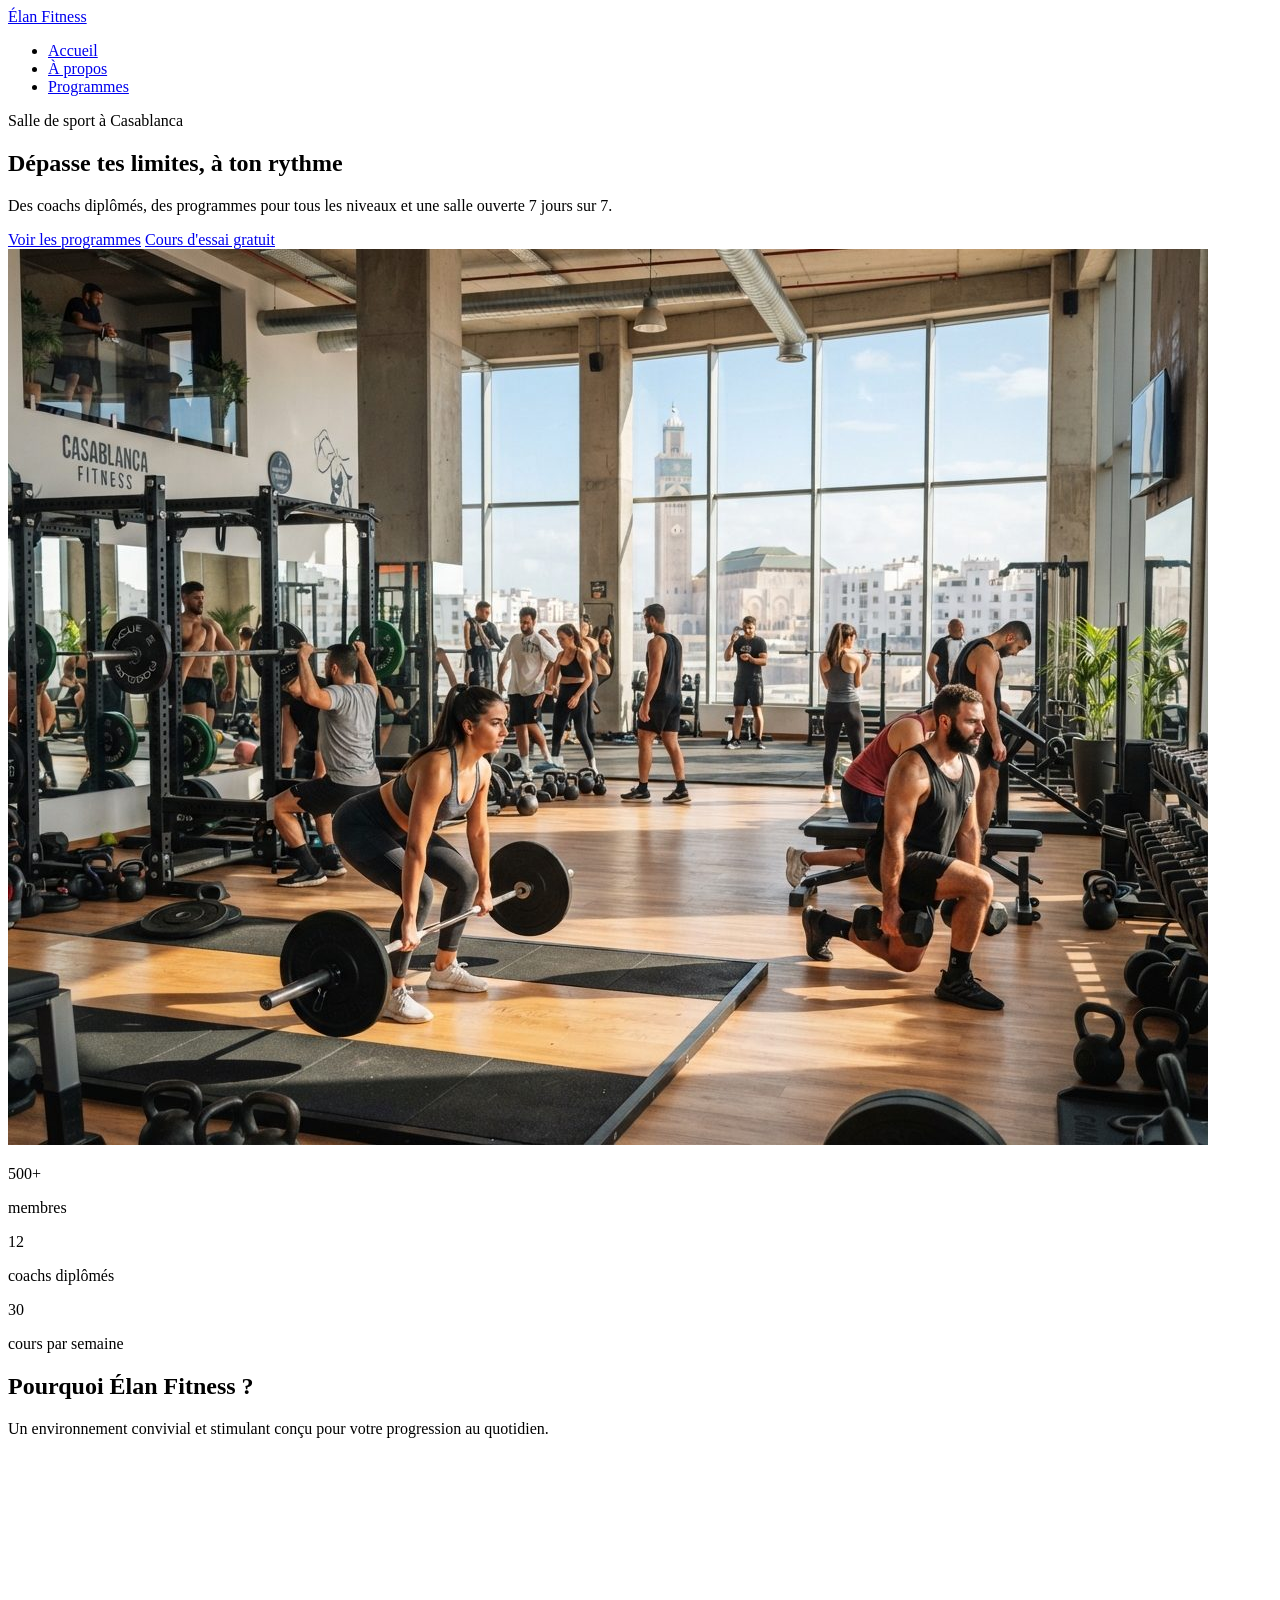
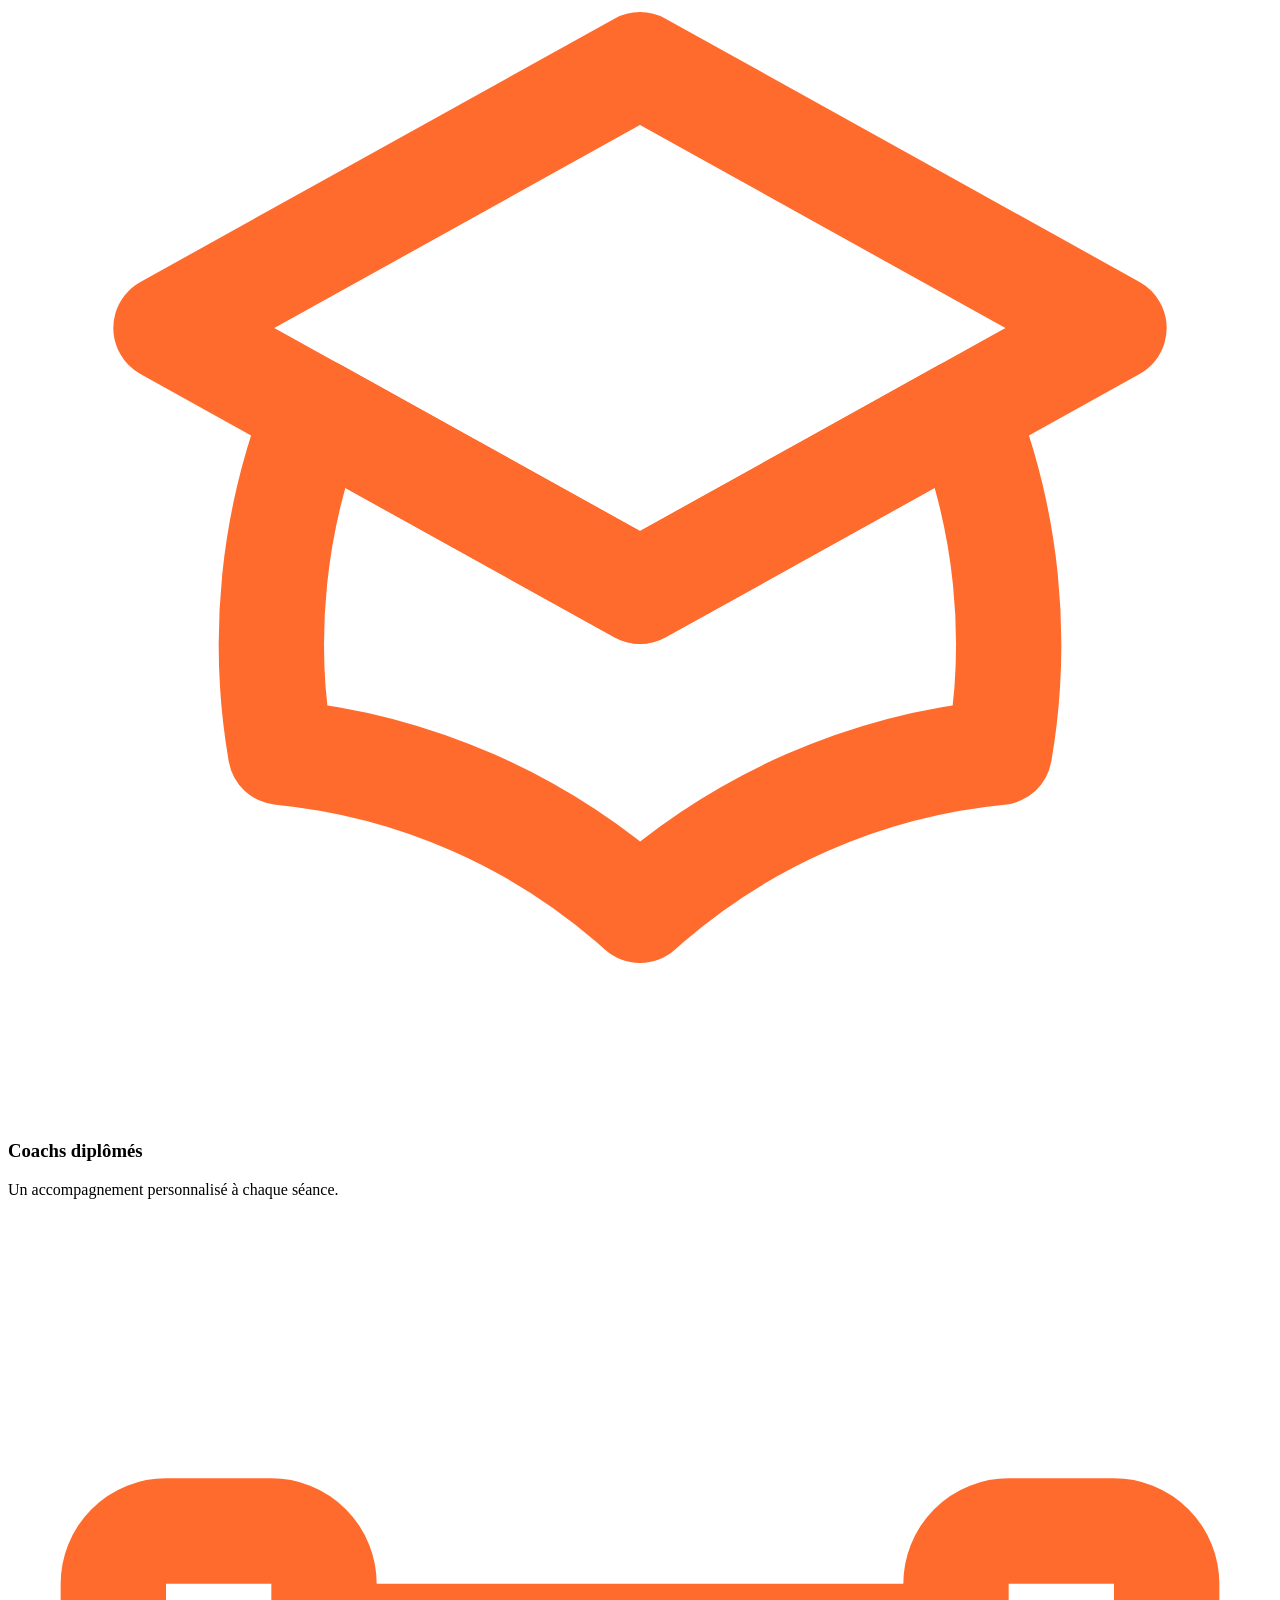
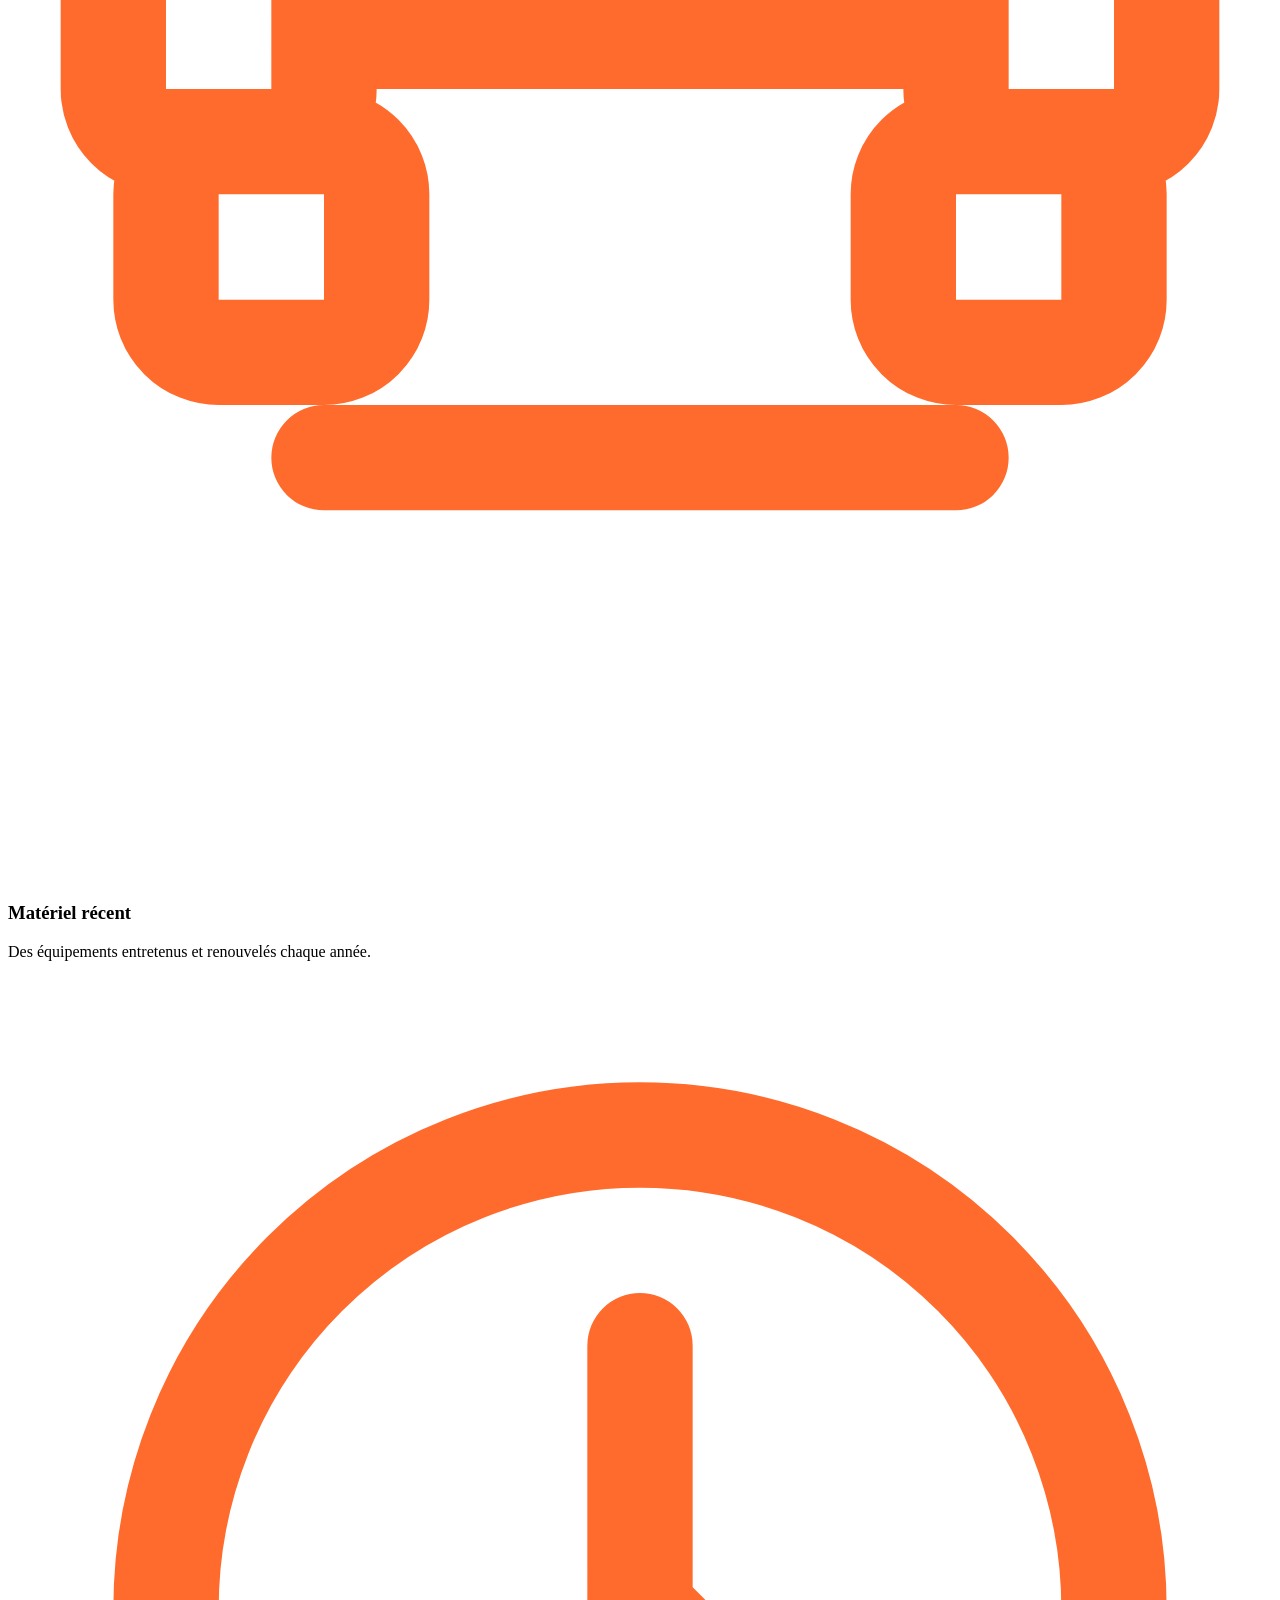
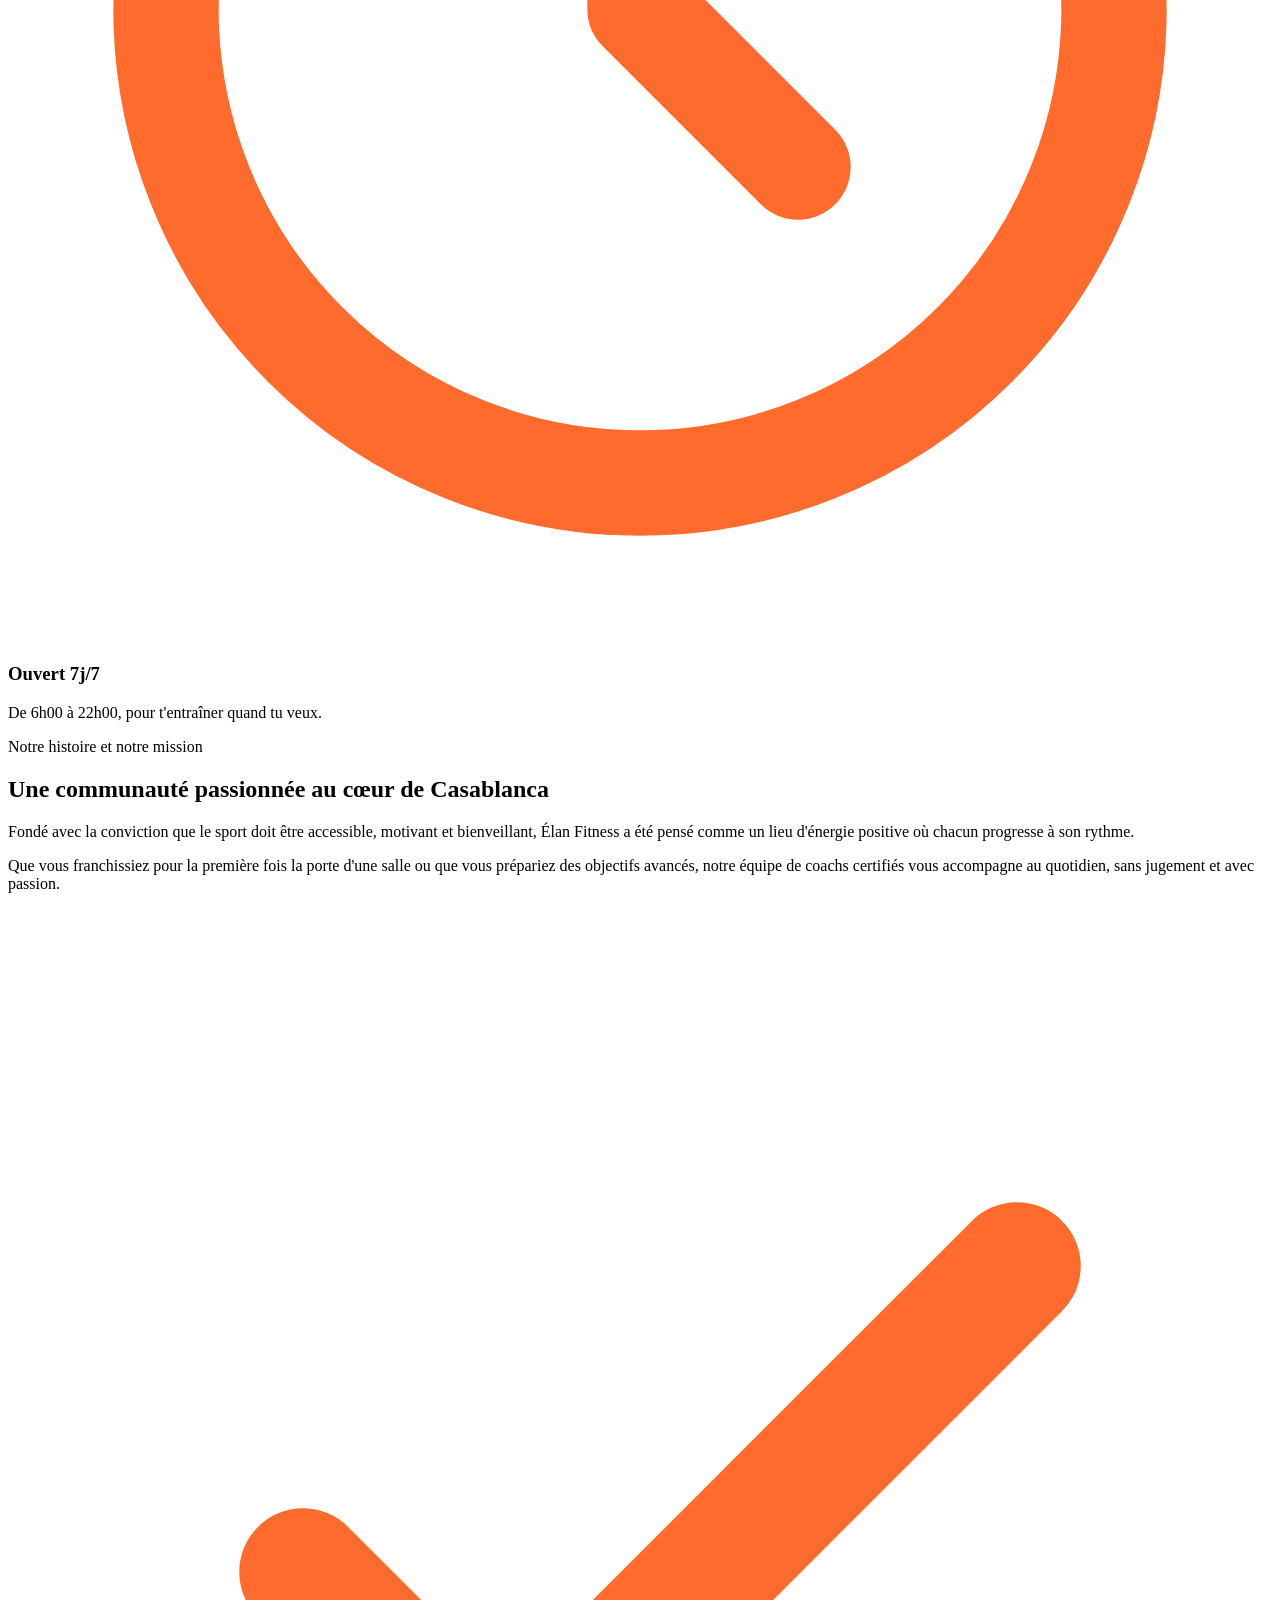
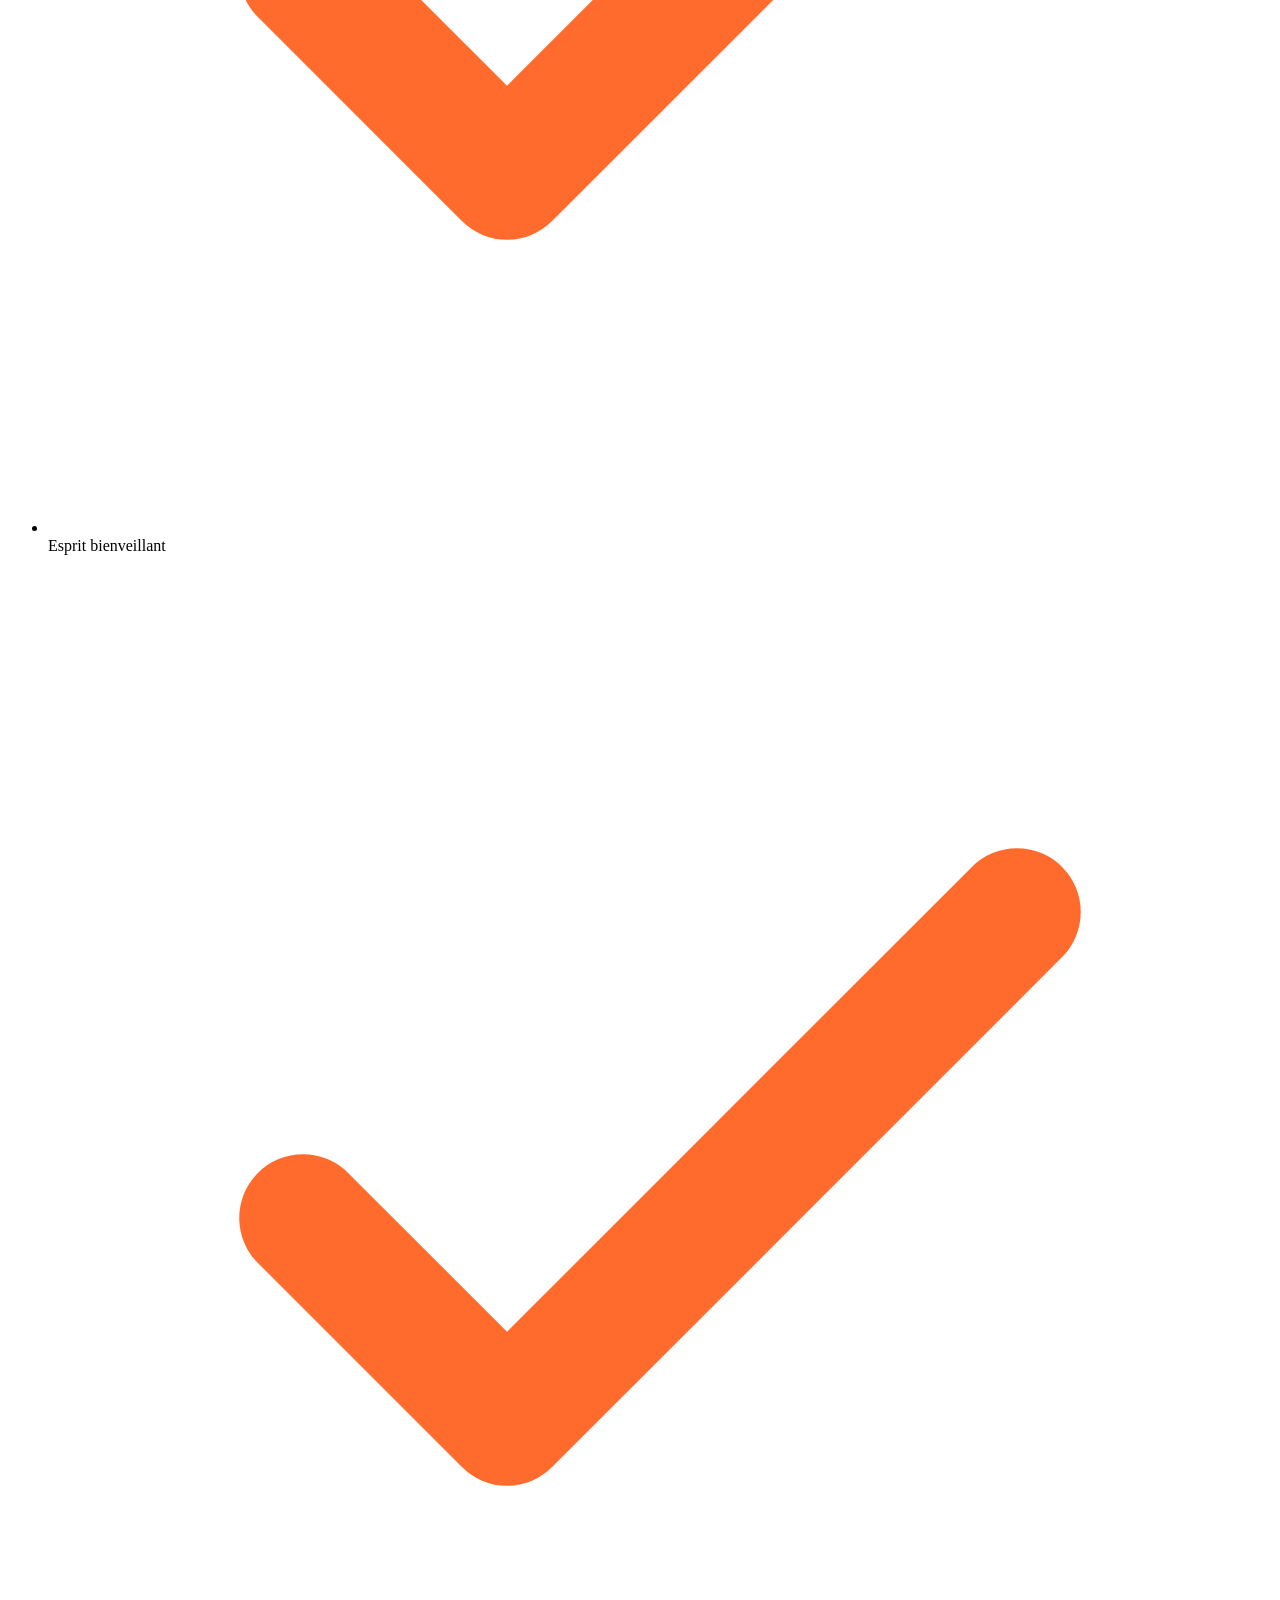
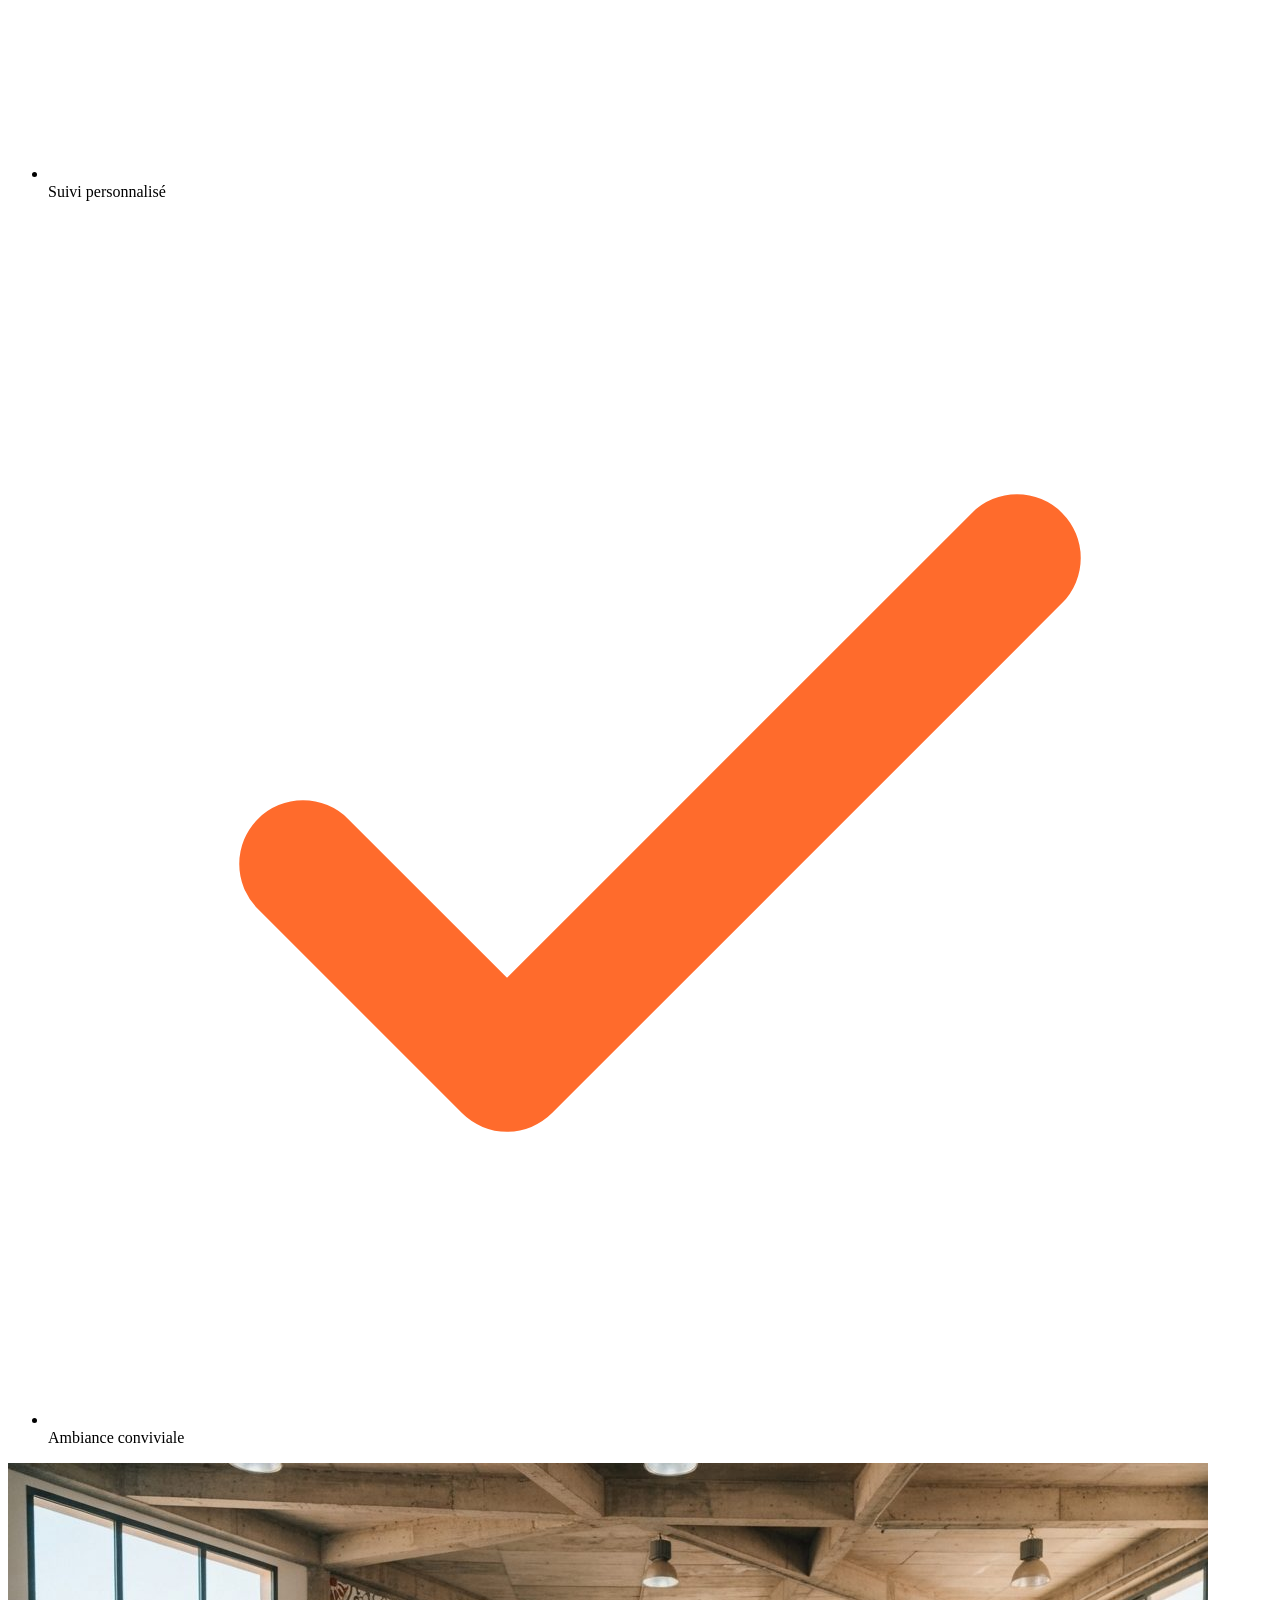
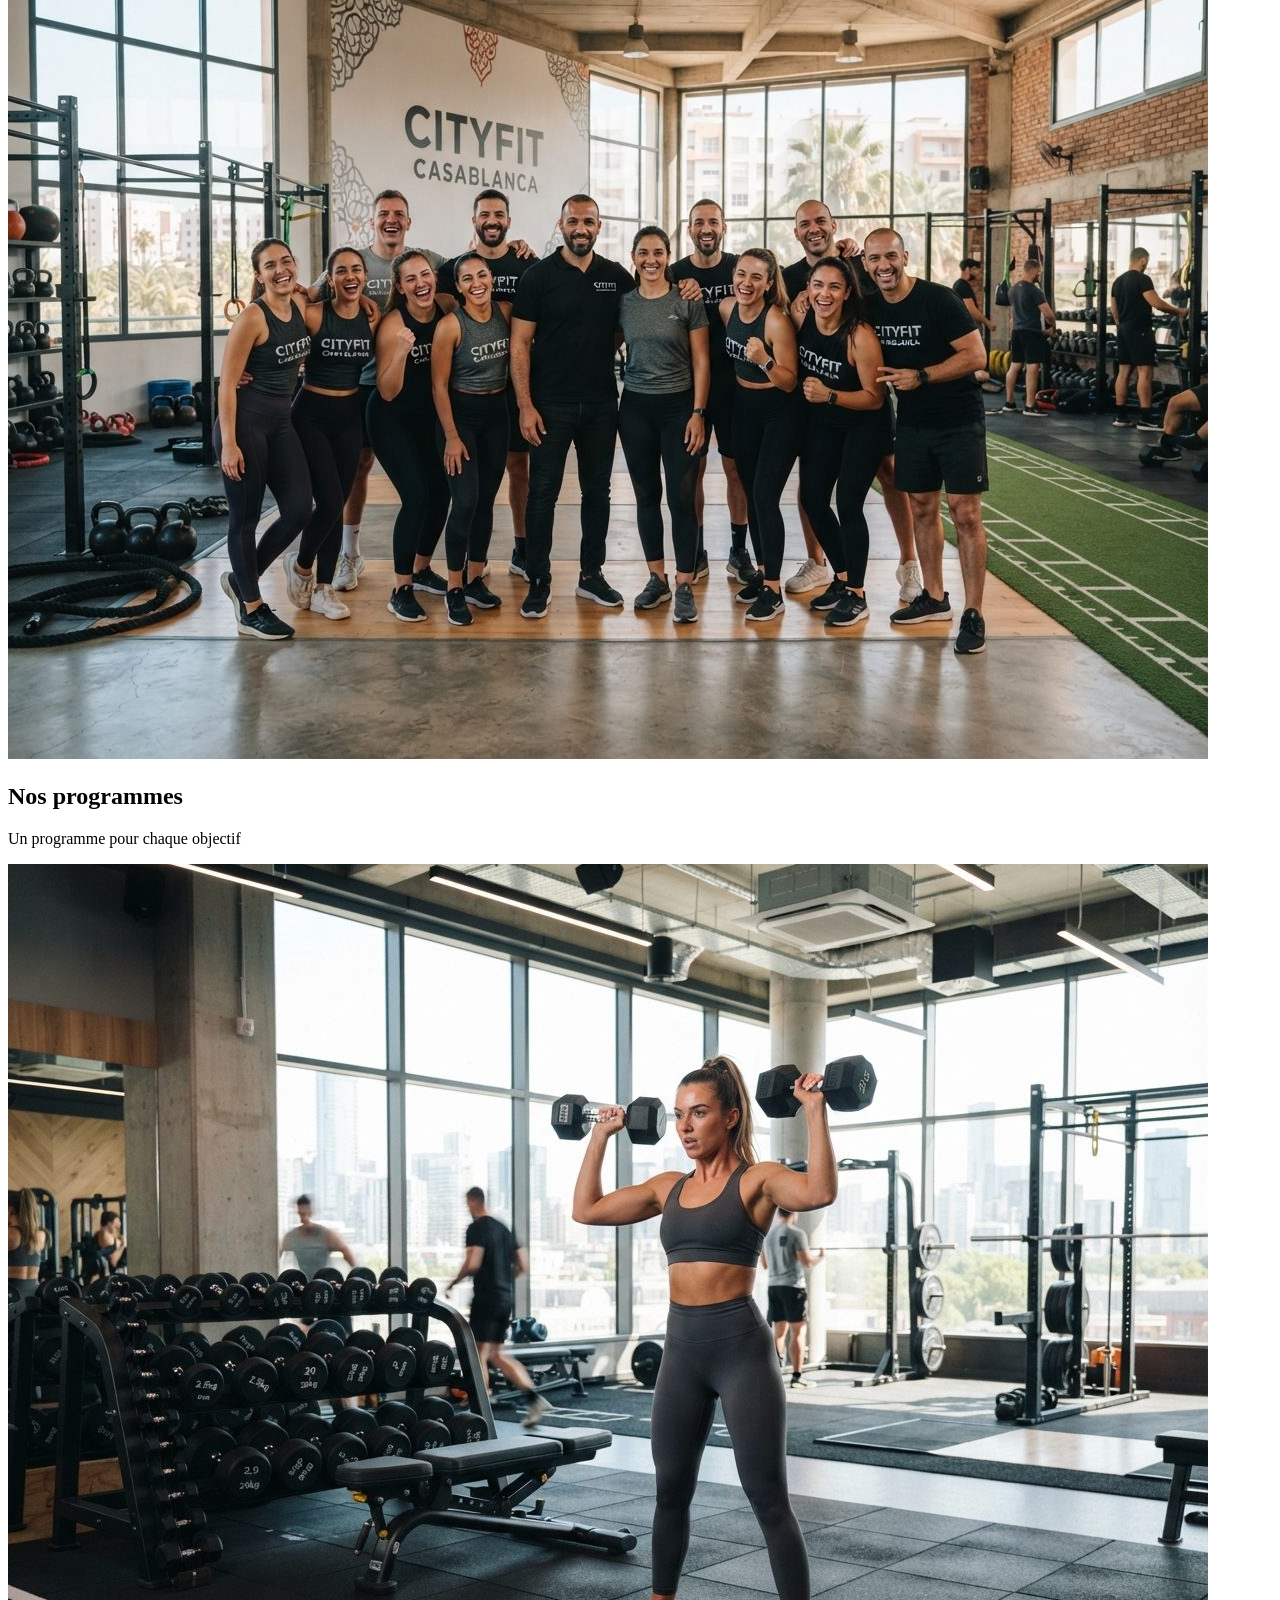
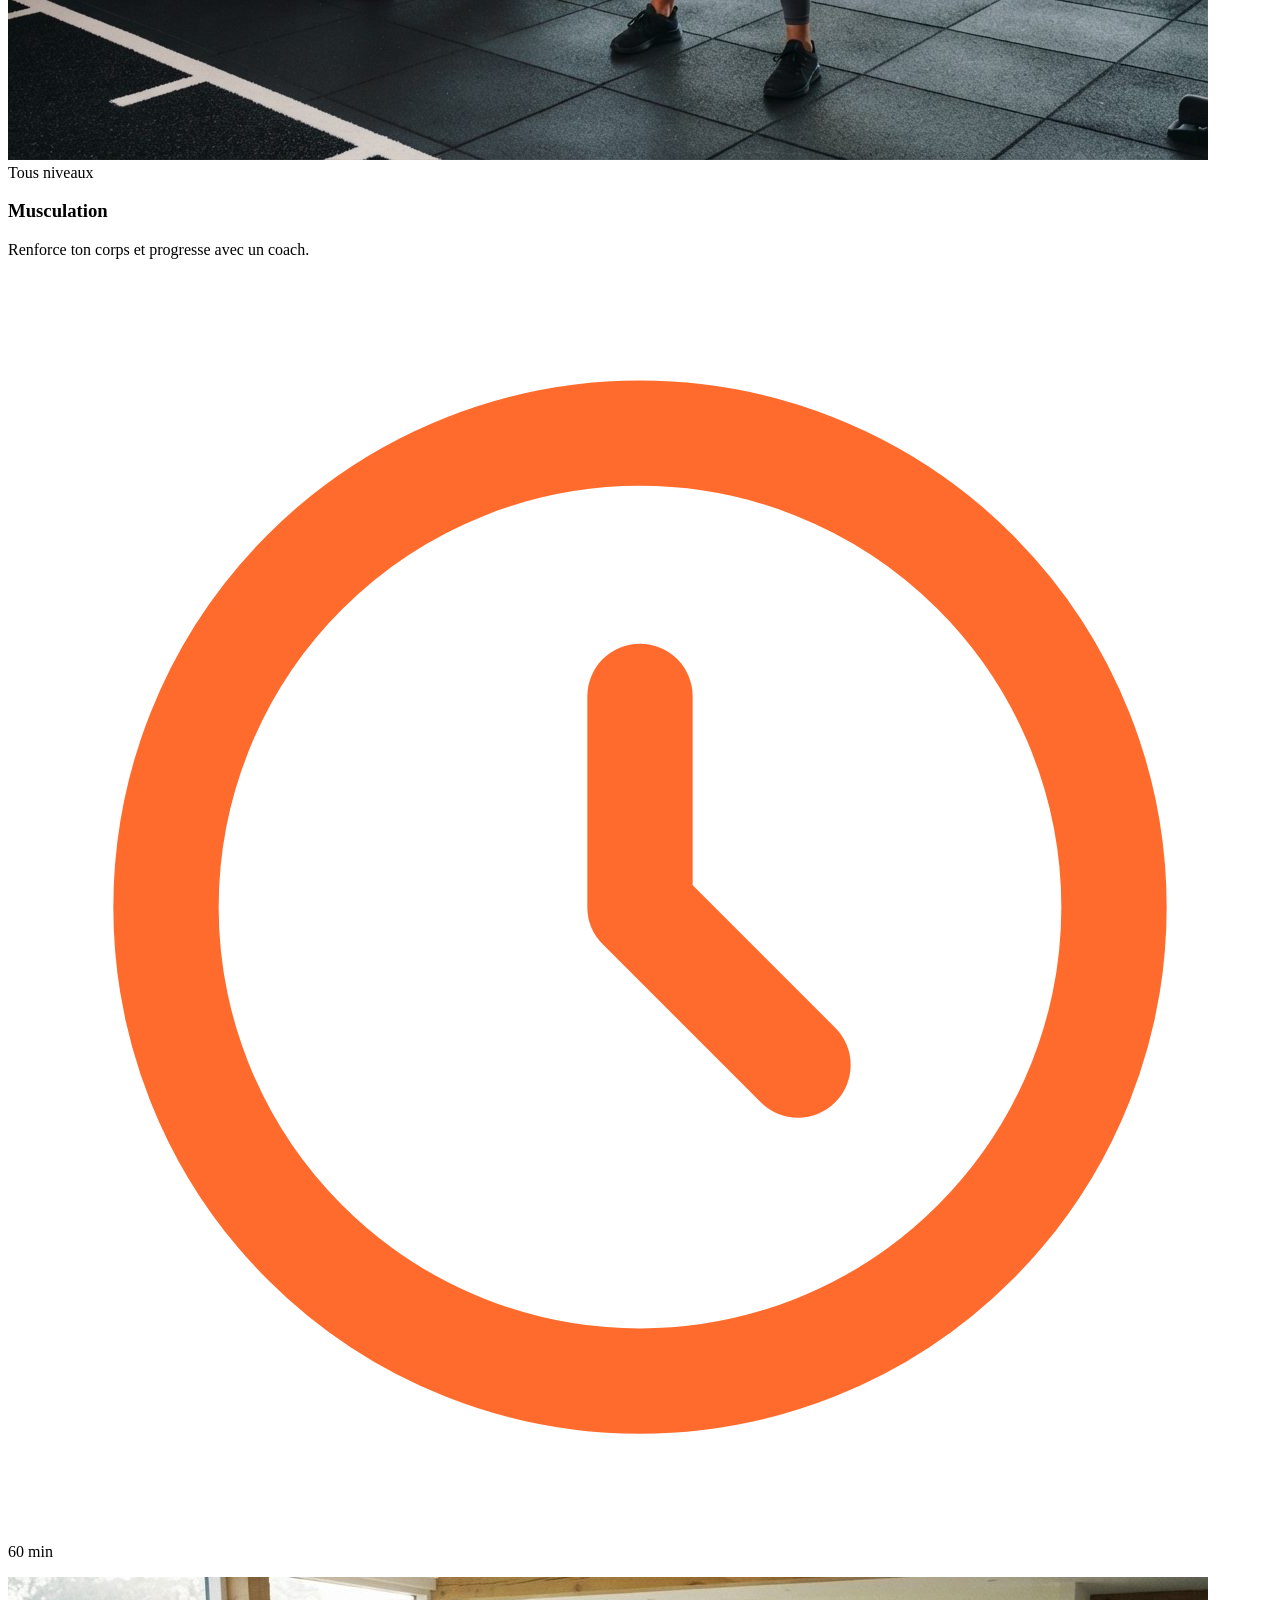
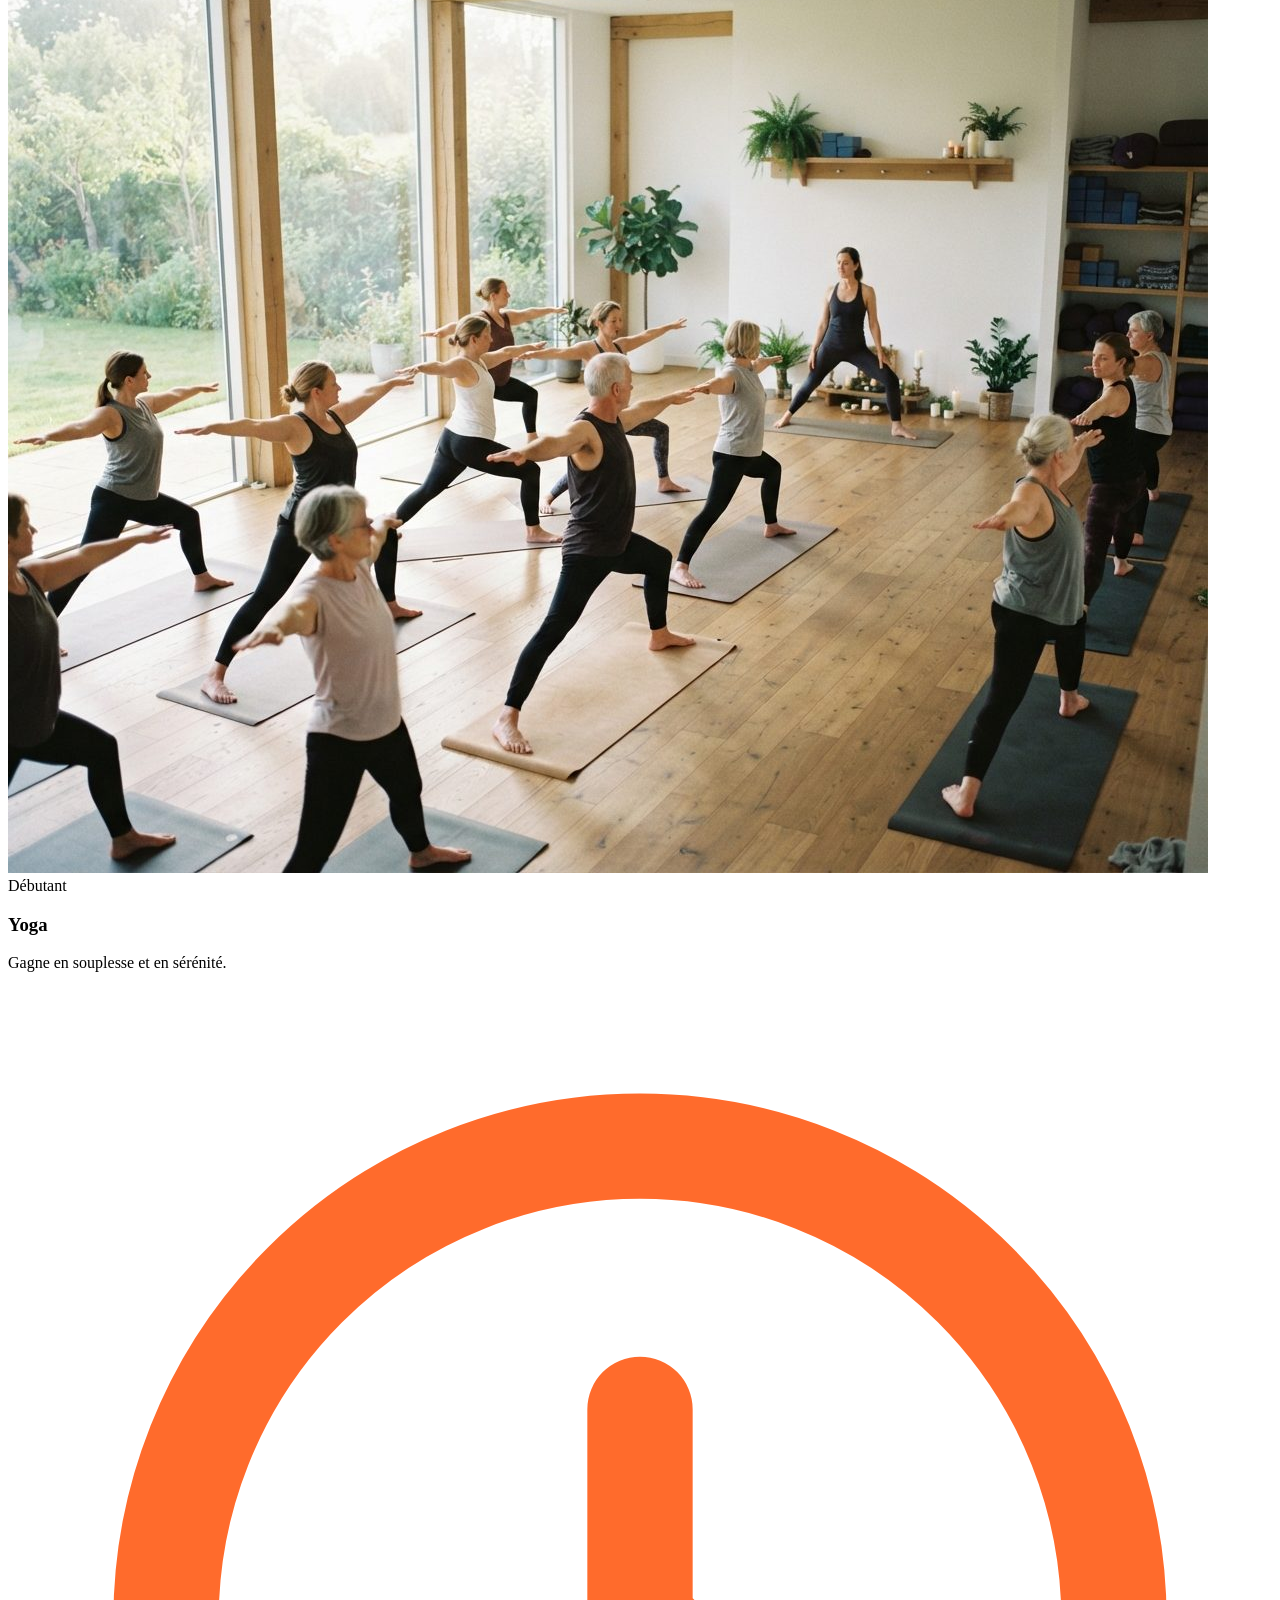
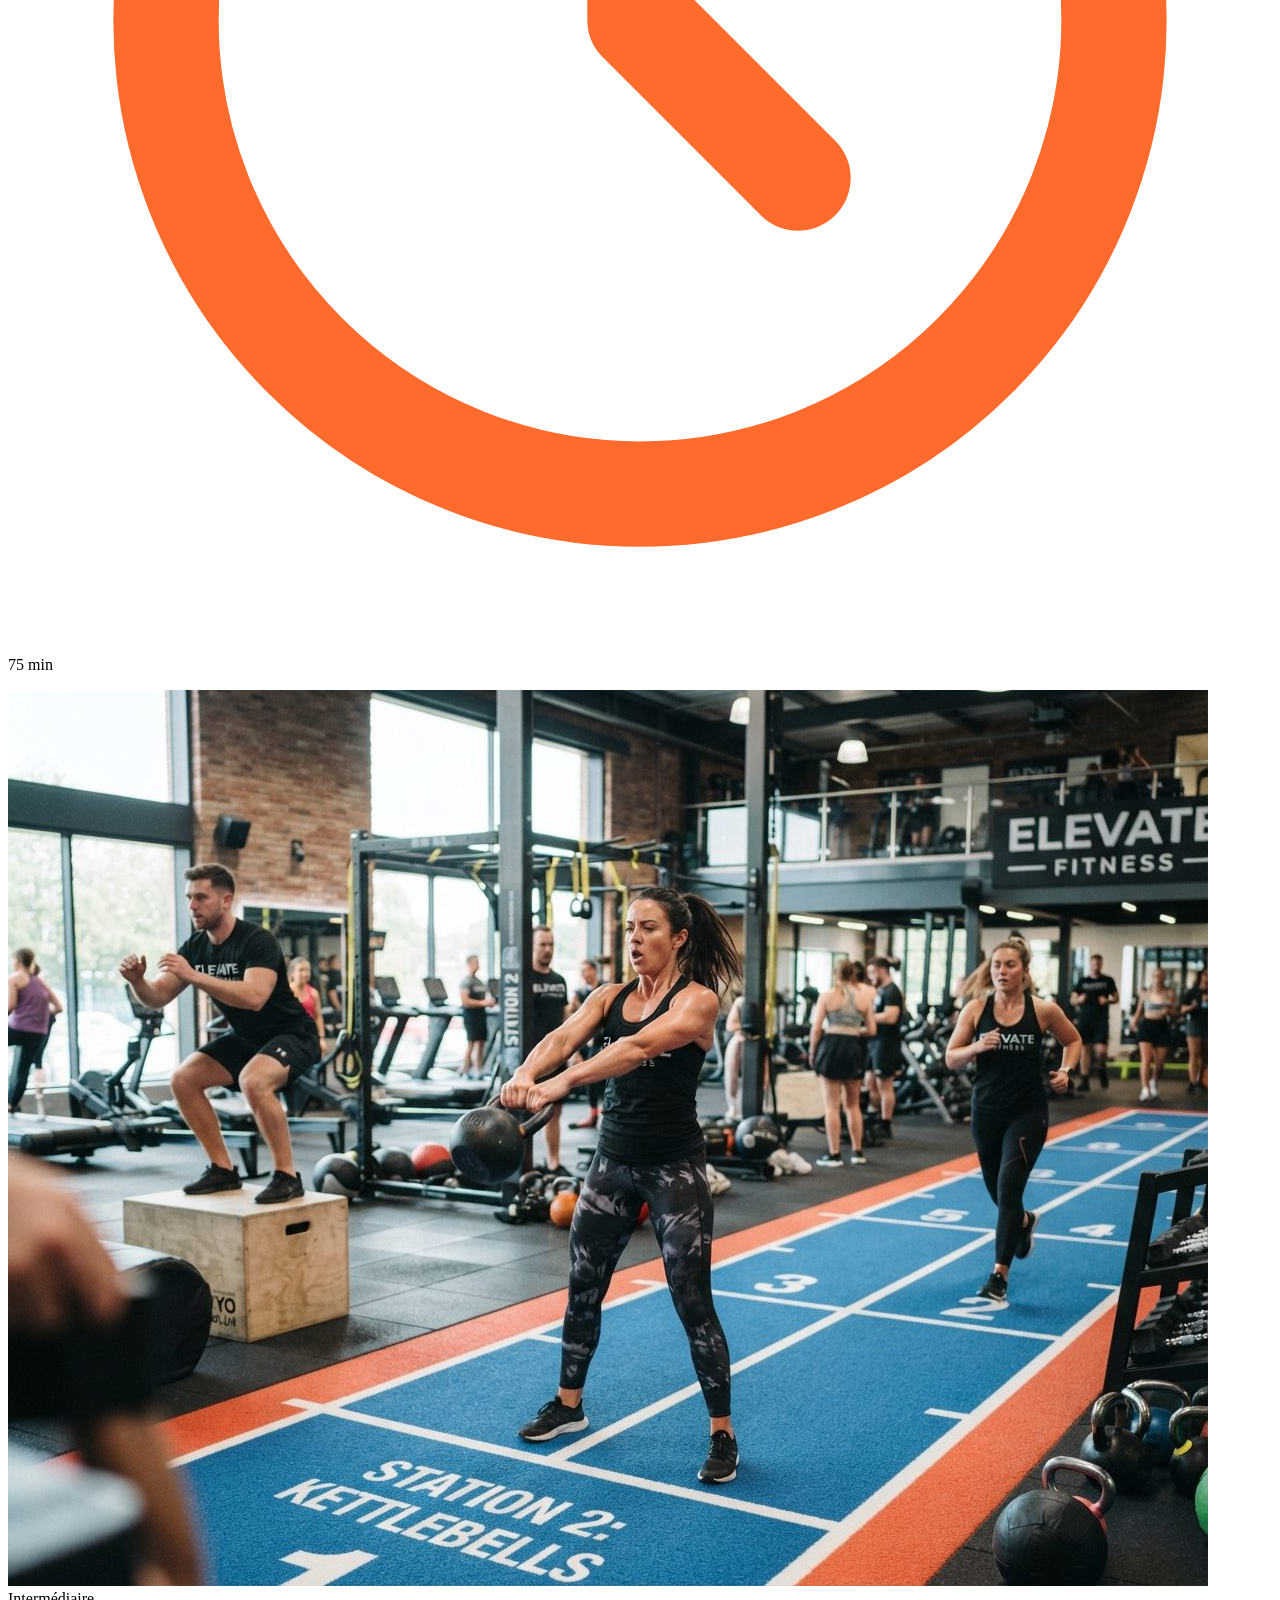
==== index.html @ 82a4b4b8 "add the structur" ====
<!DOCTYPE html>
<html lang="fr">
<head>
  <meta charset="UTF-8">
  <meta name="viewport" content="width=device-width, initial-scale=1">
  <meta name="description" content="Élan Fitness, salle de sport à Casablanca : musculation, yoga, cardio et boxe fitness avec des coachs diplômés. Réservez votre cours d'essai gratuit.">
  <title>Élan Fitness | Salle de sport à Casablanca</title>

  <link rel="preconnect" href="https://fonts.googleapis.com">
  <link rel="preconnect" href="https://fonts.gstatic.com" crossorigin>
  <link href="https://fonts.googleapis.com/css2?family=Inter:wght@400;500;600&family=Poppins:wght@600;700;800&display=swap" rel="stylesheet">

  <link rel="stylesheet" href="style.css">
</head>

<body>

  <header class="en-tete">
    <div class="conteneur en-tete-contenu">
      <a href="#accueil" class="logo">Élan Fitness</a>

      <nav aria-label="Navigation principale">
        <ul class="menu">
          <li><a href="#accueil" class="lien-actif">Accueil</a></li>
          <li><a href="#a-propos">À propos</a></li>
          <li><a href="#programmes">Programmes</a></li>
        </ul>
      </nav>
    </div>
  </header>

  <main>

    <section id="accueil" class="hero">
      <div class="conteneur">

        <div class="hero-contenu">
          <div class="hero-texte">
            <p class="sur-titre">Salle de sport à Casablanca</p>
            <h1>Dépasse tes limites, à ton rythme</h1>
            <p class="hero-description">
              Des coachs diplômés, des programmes pour tous les niveaux et une salle ouverte 7 jours sur 7.
            </p>
            <div class="boutons">
              <a href="#programmes" class="bouton bouton-principal">Voir les programmes</a>
              <a href="#contact" class="bouton bouton-secondaire">Cours d'essai gratuit</a>
            </div>
          </div>

          <img class="hero-image" src="img/hero.jpg" alt="Des personnes s'entraînent dans une salle de sport lumineuse à Casablanca">
        </div>

        <div class="chiffres">
          <div class="chiffre">
            <p class="chiffre-nombre">500+</p>
            <p>membres</p>
          </div>
          <div class="chiffre">
            <p class="chiffre-nombre">12</p>
            <p>coachs diplômés</p>
          </div>
          <div class="chiffre">
            <p class="chiffre-nombre">30</p>
            <p>cours par semaine</p>
          </div>
        </div>

      </div>
    </section>

    <section class="section section-blanche">
      <div class="conteneur">

        <div class="section-titre">
          <h2>Pourquoi Élan Fitness ?</h2>
          <p>Un environnement convivial et stimulant conçu pour votre progression au quotidien.</p>
        </div>

        <div class="cartes">
          <article class="carte carte-avantage">
            <div class="icone"><img src="img/icone-coach.svg" alt=""></div>
            <h3>Coachs diplômés</h3>
            <p>Un accompagnement personnalisé à chaque séance.</p>
          </article>

          <article class="carte carte-avantage">
            <div class="icone"><img src="img/icone-materiel.svg" alt=""></div>
            <h3>Matériel récent</h3>
            <p>Des équipements entretenus et renouvelés chaque année.</p>
          </article>

          <article class="carte carte-avantage">
            <div class="icone"><img src="img/icone-horloge.svg" alt=""></div>
            <h3>Ouvert 7j/7</h3>
            <p>De 6h00 à 22h00, pour t'entraîner quand tu veux.</p>
          </article>
        </div>

      </div>
    </section>

    <section id="a-propos" class="section">
      <div class="conteneur apropos-contenu">

        <div class="apropos-texte">
          <p class="sur-titre">Notre histoire et notre mission</p>
          <h2>Une communauté passionnée au cœur de Casablanca</h2>
          <p>
            Fondé avec la conviction que le sport doit être accessible, motivant et bienveillant,
            Élan Fitness a été pensé comme un lieu d'énergie positive où chacun progresse à son rythme.
          </p>
          <p>
            Que vous franchissiez pour la première fois la porte d'une salle ou que vous prépariez des
            objectifs avancés, notre équipe de coachs certifiés vous accompagne au quotidien, sans
            jugement et avec passion.
          </p>

          <ul class="valeurs">
            <li class="valeur">
              <div class="icone icone-petite"><img src="img/icone-check.svg" alt=""></div>
              <span>Esprit bienveillant</span>
            </li>
            <li class="valeur">
              <div class="icone icone-petite"><img src="img/icone-check.svg" alt=""></div>
              <span>Suivi personnalisé</span>
            </li>
            <li class="valeur">
              <div class="icone icone-petite"><img src="img/icone-check.svg" alt=""></div>
              <span>Ambiance conviviale</span>
            </li>
          </ul>
        </div>

        <img class="apropos-image" src="img/equipe.jpg" alt="L'équipe de coachs d'Élan Fitness réunie dans la salle">

      </div>
    </section>

    <section id="programmes" class="section">
      <div class="conteneur">

        <div class="section-titre">
          <h2>Nos programmes</h2>
          <p>Un programme pour chaque objectif</p>
        </div>

        <div class="cartes">

          <article class="carte carte-programme">
            <img src="img/musculation.jpg" alt="Une sportive soulève des haltères dans l'espace musculation">
            <div class="programme-corps">
              <span class="etiquette etiquette-orange">Tous niveaux</span>
              <h3>Musculation</h3>
              <p>Renforce ton corps et progresse avec un coach.</p>
              <p class="duree"><img src="img/icone-duree.svg" alt="">60 min</p>
            </div>
          </article>

          <article class="carte carte-programme">
            <img src="img/yoga.jpg" alt="Un groupe pratique le yoga sur des tapis dans une salle lumineuse">
            <div class="programme-corps">
              <span class="etiquette etiquette-bleue">Débutant</span>
              <h3>Yoga</h3>
              <p>Gagne en souplesse et en sérénité.</p>
              <p class="duree"><img src="img/icone-duree.svg" alt="">75 min</p>
            </div>
          </article>

          <article class="carte carte-programme">
            <img src="img/cardio.jpg" alt="Des sportifs suivent un circuit de cardio training avec des kettlebells">
            <div class="programme-corps">
              <span class="etiquette etiquette-verte">Intermédiaire</span>
              <h3>Cardio training</h3>
              <p>Des circuits dynamiques pour travailler ton endurance.</p>
              <p class="duree"><img src="img/icone-duree.svg" alt="">45 min</p>
            </div>
          </article>

          <article class="carte carte-programme">
            <img src="img/boxe.jpg" alt="Une sportive frappe un sac de frappe pendant un cours de boxe fitness">
            <div class="programme-corps">
              <span class="etiquette etiquette-verte">Intermédiaire</span>
              <h3>Boxe fitness</h3>
              <p>Cardio et coordination, sans contact.</p>
              <p class="duree"><img src="img/icone-duree.svg" alt="">50 min</p>
            </div>
          </article>

        </div>

        <div class="formules">

          <div class="section-titre">
            <h3>Nos formules</h3>
            <p>Des abonnements flexibles adaptés à vos envies et objectifs</p>
          </div>

          <div class="cartes">

            <article class="carte formule">
              <h4>Essentiel</h4>
              <p class="prix">250 MAD <span>/ mois</span></p>
              <ul class="formule-liste">
                <li>Accès à la salle</li>
                <li>2 cours collectifs par semaine</li>
                <li>Sans engagement</li>
              </ul>
              <a href="#contact" class="bouton bouton-secondaire">Choisir</a>
            </article>

            <article class="carte formule formule-populaire">
              <p class="badge-populaire">Populaire</p>
              <h4>Premium</h4>
              <p class="prix">400 MAD <span>/ mois</span></p>
              <ul class="formule-liste">
                <li>Accès à la salle</li>
                <li>Cours collectifs illimités</li>
                <li>1 bilan avec un coach</li>
              </ul>
              <a href="#contact" class="bouton bouton-principal">Choisir</a>
            </article>

            <article class="carte formule">
              <h4>Duo</h4>
              <p class="prix">650 MAD <span>/ mois</span></p>
              <p class="prix-note">pour 2 personnes</p>
              <ul class="formule-liste">
                <li>Accès à la salle pour deux</li>
                <li>Cours collectifs illimités</li>
                <li>Sans engagement</li>
              </ul>
              <a href="#contact" class="bouton bouton-secondaire">Choisir</a>
            </article>

          </div>
        </div>

      </div>
    </section>

  </main>

  <footer class="pied-de-page">
    <div class="conteneur">

      <div class="pied-haut">
        <div>
          <p class="logo logo-clair">Élan Fitness</p>
          <p class="slogan">Ton énergie, ton rythme.</p>
        </div>

        <nav aria-label="Navigation du pied de page">
          <ul class="menu menu-pied">
            <li><a href="#accueil">Accueil</a></li>
            <li><a href="#a-propos">À propos</a></li>
            <li><a href="#programmes">Programmes</a></li>
          </ul>
        </nav>
      </div>

      <div class="pied-bas">
        <p>Adresse : 12 rue des Palmiers, 20000 Casablanca</p>
        <p>&copy; 2026 Élan Fitness — Projet pédagogique fictif</p>
      </div>

    </div>
  </footer>

</body>
</html>
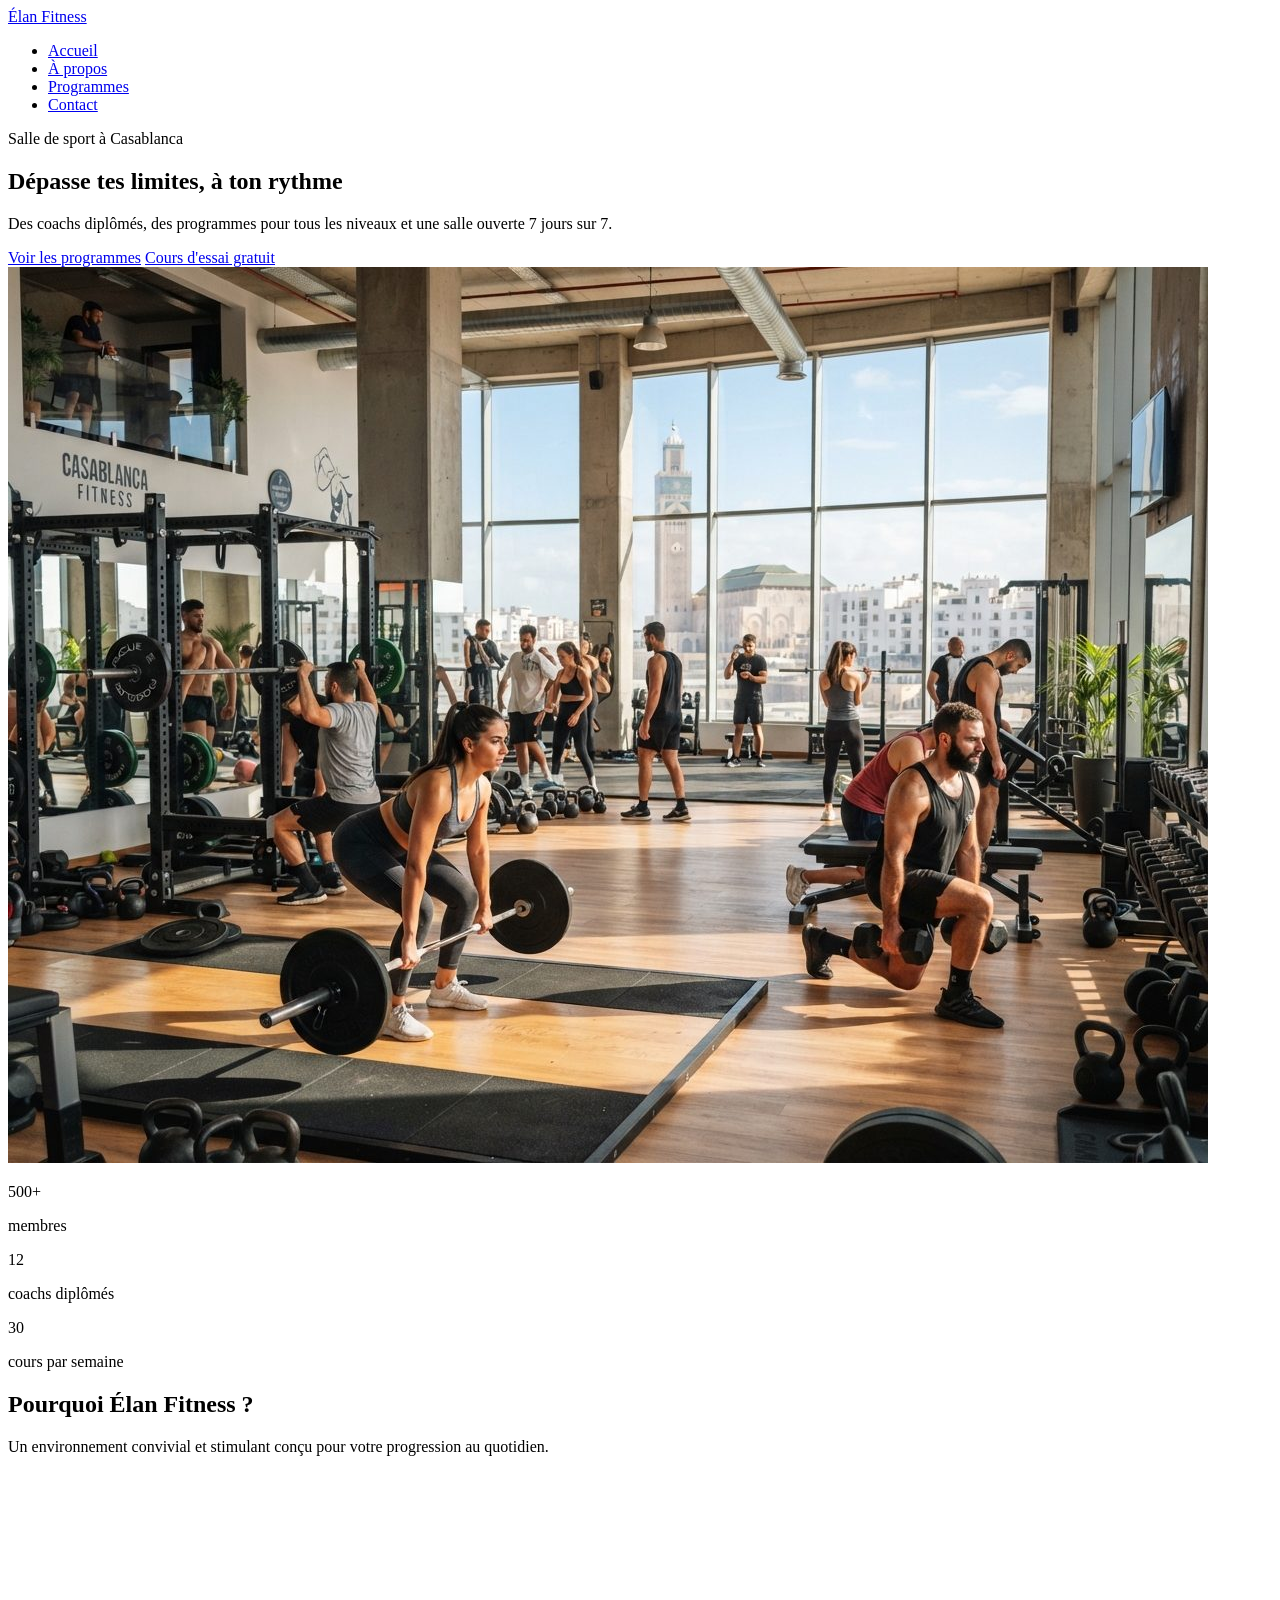
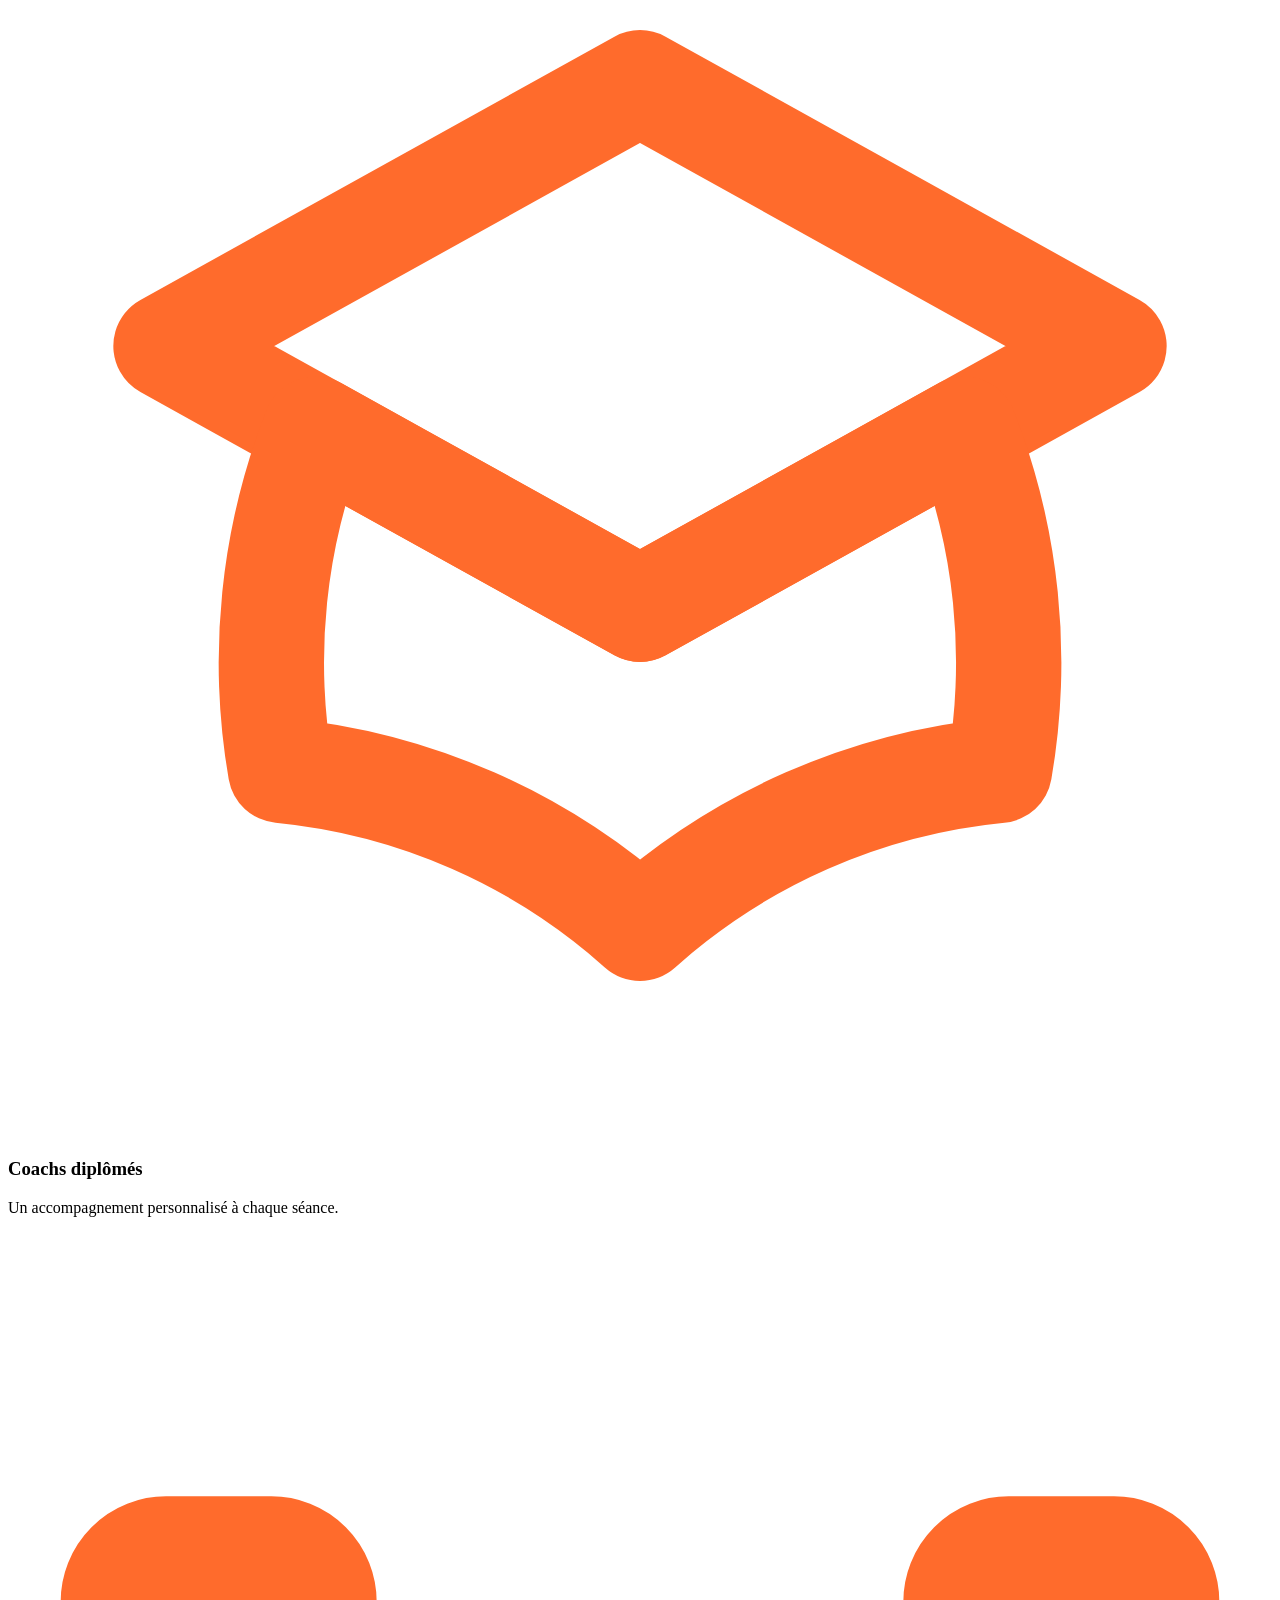
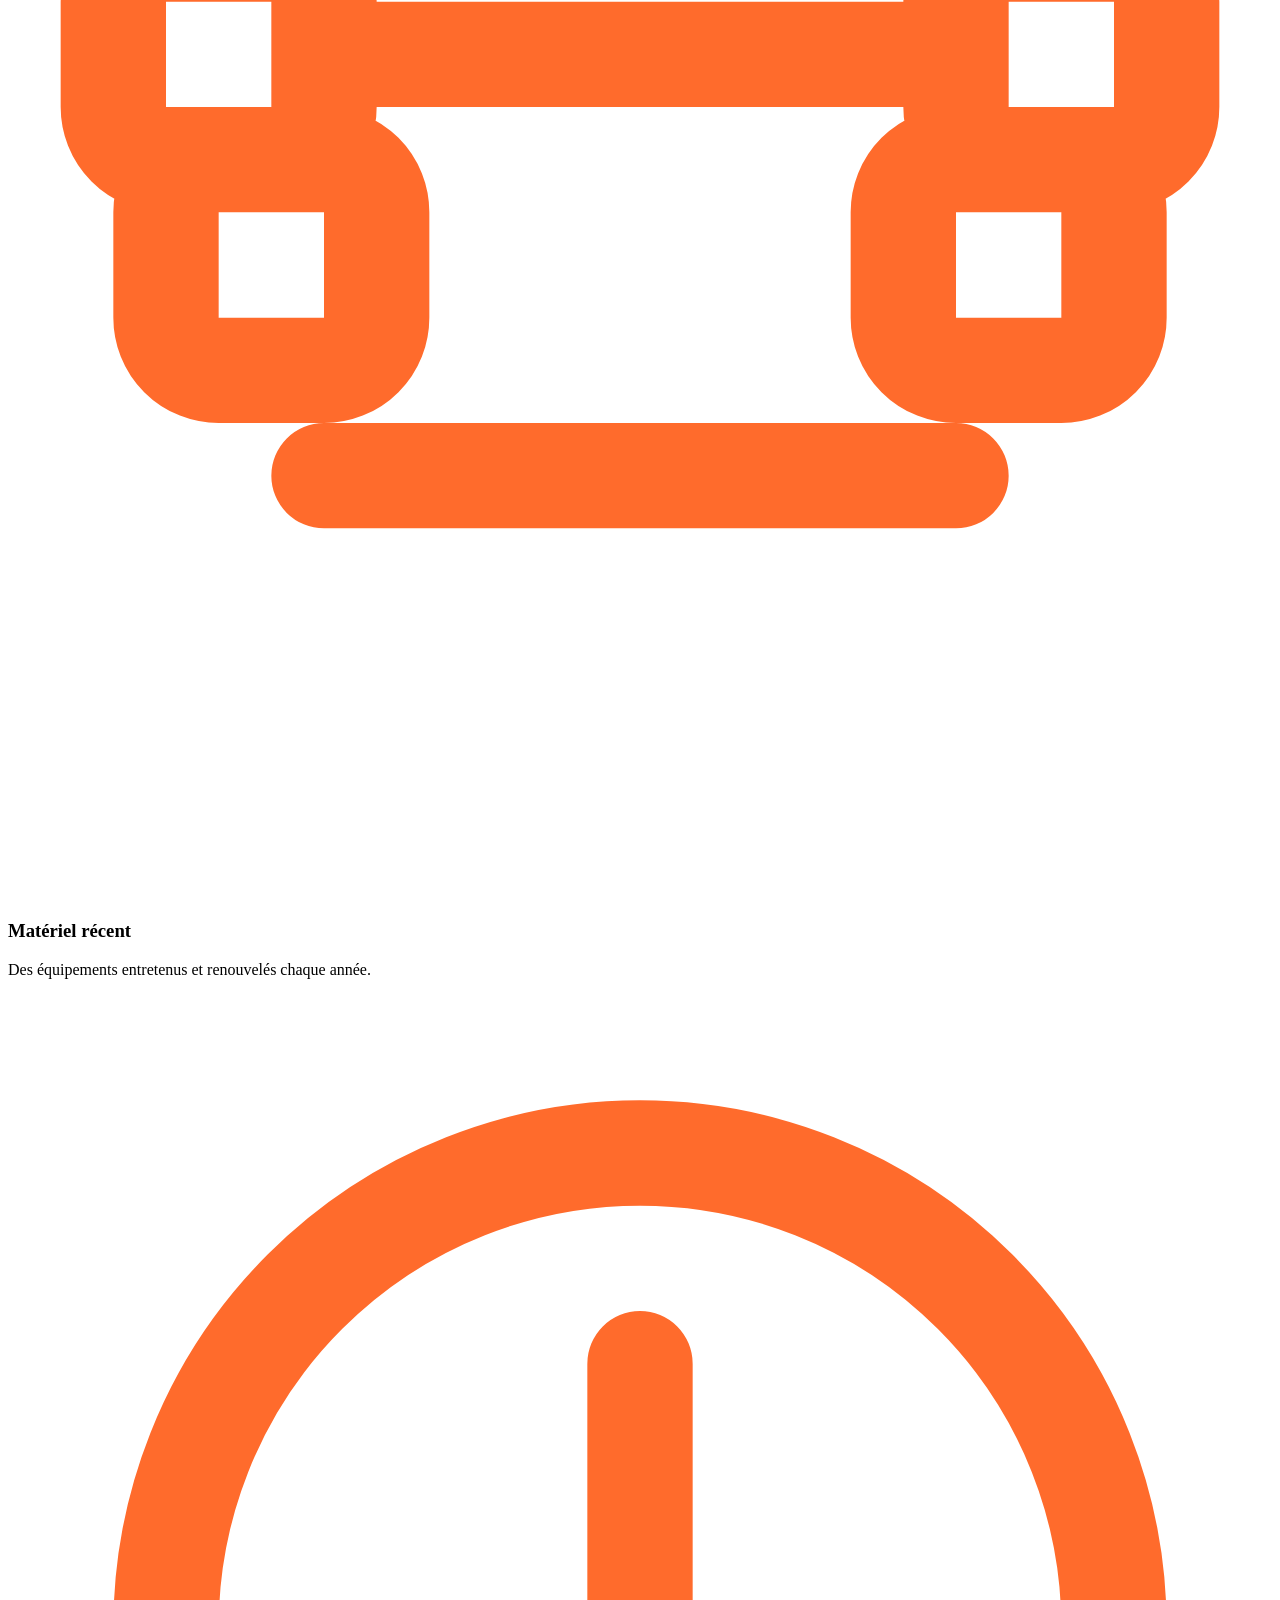
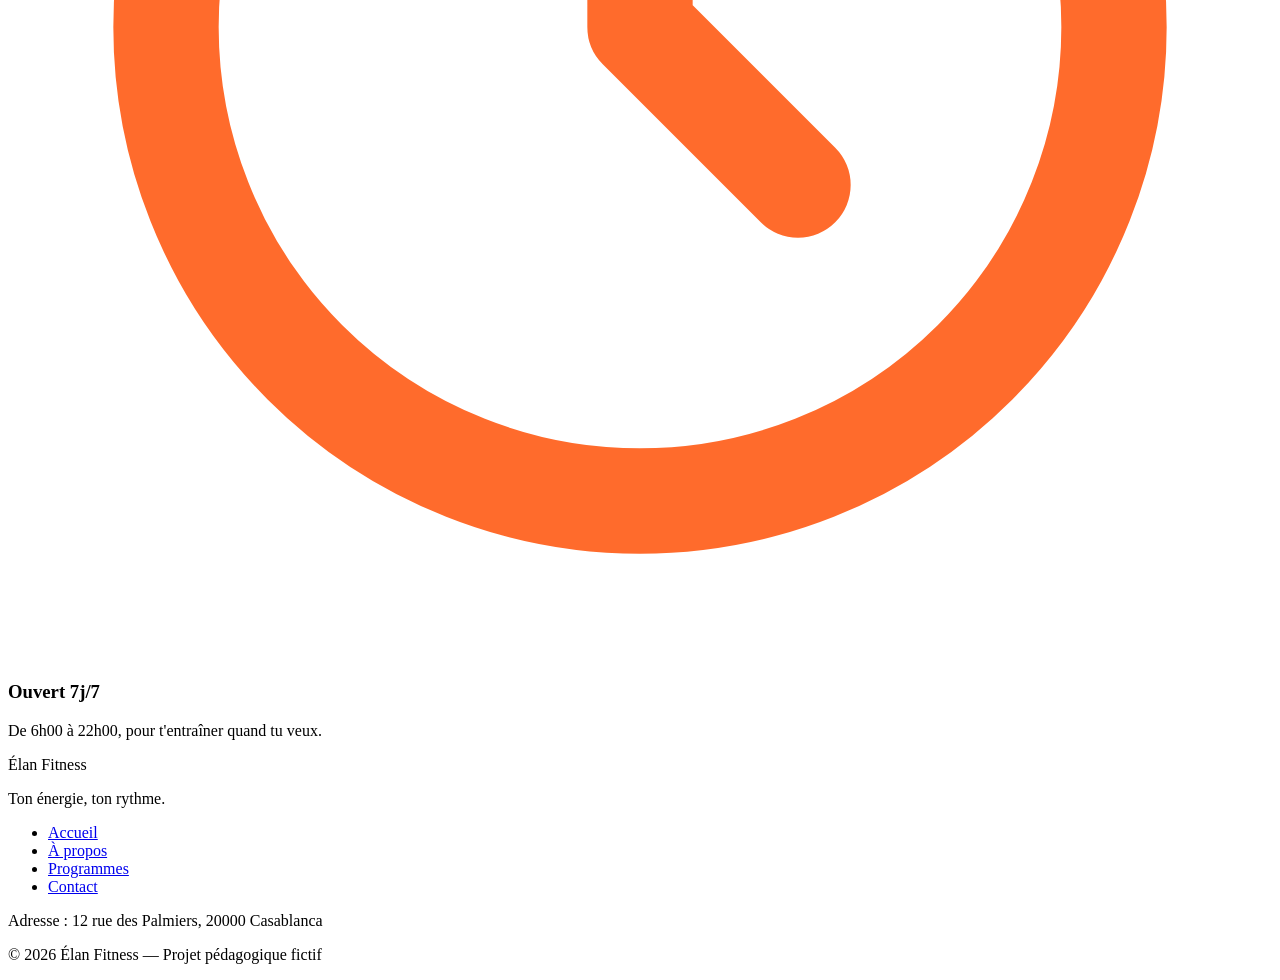
==== commit dc047cce: "seperate les files" ====
--- a/index.html
+++ b/index.html
@@ -21,9 +21,10 @@
 
       <nav aria-label="Navigation principale">
         <ul class="menu">
-          <li><a href="#accueil" class="lien-actif">Accueil</a></li>
-          <li><a href="#a-propos">À propos</a></li>
-          <li><a href="#programmes">Programmes</a></li>
+          <li><a href="index.html" class="lien-actif">Accueil</a></li>
+          <li><a href="about.html">À propos</a></li>
+          <li><a href="programmes.html">Programmes</a></li>
+          <li><a href="contact.html">Contact</a></li>
         </ul>
       </nav>
     </div>
@@ -98,146 +99,6 @@
 
       </div>
     </section>
-
-    <section id="a-propos" class="section">
-      <div class="conteneur apropos-contenu">
-
-        <div class="apropos-texte">
-          <p class="sur-titre">Notre histoire et notre mission</p>
-          <h2>Une communauté passionnée au cœur de Casablanca</h2>
-          <p>
-            Fondé avec la conviction que le sport doit être accessible, motivant et bienveillant,
-            Élan Fitness a été pensé comme un lieu d'énergie positive où chacun progresse à son rythme.
-          </p>
-          <p>
-            Que vous franchissiez pour la première fois la porte d'une salle ou que vous prépariez des
-            objectifs avancés, notre équipe de coachs certifiés vous accompagne au quotidien, sans
-            jugement et avec passion.
-          </p>
-
-          <ul class="valeurs">
-            <li class="valeur">
-              <div class="icone icone-petite"><img src="img/icone-check.svg" alt=""></div>
-              <span>Esprit bienveillant</span>
-            </li>
-            <li class="valeur">
-              <div class="icone icone-petite"><img src="img/icone-check.svg" alt=""></div>
-              <span>Suivi personnalisé</span>
-            </li>
-            <li class="valeur">
-              <div class="icone icone-petite"><img src="img/icone-check.svg" alt=""></div>
-              <span>Ambiance conviviale</span>
-            </li>
-          </ul>
-        </div>
-
-        <img class="apropos-image" src="img/equipe.jpg" alt="L'équipe de coachs d'Élan Fitness réunie dans la salle">
-
-      </div>
-    </section>
-
-    <section id="programmes" class="section">
-      <div class="conteneur">
-
-        <div class="section-titre">
-          <h2>Nos programmes</h2>
-          <p>Un programme pour chaque objectif</p>
-        </div>
-
-        <div class="cartes">
-
-          <article class="carte carte-programme">
-            <img src="img/musculation.jpg" alt="Une sportive soulève des haltères dans l'espace musculation">
-            <div class="programme-corps">
-              <span class="etiquette etiquette-orange">Tous niveaux</span>
-              <h3>Musculation</h3>
-              <p>Renforce ton corps et progresse avec un coach.</p>
-              <p class="duree"><img src="img/icone-duree.svg" alt="">60 min</p>
-            </div>
-          </article>
-
-          <article class="carte carte-programme">
-            <img src="img/yoga.jpg" alt="Un groupe pratique le yoga sur des tapis dans une salle lumineuse">
-            <div class="programme-corps">
-              <span class="etiquette etiquette-bleue">Débutant</span>
-              <h3>Yoga</h3>
-              <p>Gagne en souplesse et en sérénité.</p>
-              <p class="duree"><img src="img/icone-duree.svg" alt="">75 min</p>
-            </div>
-          </article>
-
-          <article class="carte carte-programme">
-            <img src="img/cardio.jpg" alt="Des sportifs suivent un circuit de cardio training avec des kettlebells">
-            <div class="programme-corps">
-              <span class="etiquette etiquette-verte">Intermédiaire</span>
-              <h3>Cardio training</h3>
-              <p>Des circuits dynamiques pour travailler ton endurance.</p>
-              <p class="duree"><img src="img/icone-duree.svg" alt="">45 min</p>
-            </div>
-          </article>
-
-          <article class="carte carte-programme">
-            <img src="img/boxe.jpg" alt="Une sportive frappe un sac de frappe pendant un cours de boxe fitness">
-            <div class="programme-corps">
-              <span class="etiquette etiquette-verte">Intermédiaire</span>
-              <h3>Boxe fitness</h3>
-              <p>Cardio et coordination, sans contact.</p>
-              <p class="duree"><img src="img/icone-duree.svg" alt="">50 min</p>
-            </div>
-          </article>
-
-        </div>
-
-        <div class="formules">
-
-          <div class="section-titre">
-            <h3>Nos formules</h3>
-            <p>Des abonnements flexibles adaptés à vos envies et objectifs</p>
-          </div>
-
-          <div class="cartes">
-
-            <article class="carte formule">
-              <h4>Essentiel</h4>
-              <p class="prix">250 MAD <span>/ mois</span></p>
-              <ul class="formule-liste">
-                <li>Accès à la salle</li>
-                <li>2 cours collectifs par semaine</li>
-                <li>Sans engagement</li>
-              </ul>
-              <a href="#contact" class="bouton bouton-secondaire">Choisir</a>
-            </article>
-
-            <article class="carte formule formule-populaire">
-              <p class="badge-populaire">Populaire</p>
-              <h4>Premium</h4>
-              <p class="prix">400 MAD <span>/ mois</span></p>
-              <ul class="formule-liste">
-                <li>Accès à la salle</li>
-                <li>Cours collectifs illimités</li>
-                <li>1 bilan avec un coach</li>
-              </ul>
-              <a href="#contact" class="bouton bouton-principal">Choisir</a>
-            </article>
-
-            <article class="carte formule">
-              <h4>Duo</h4>
-              <p class="prix">650 MAD <span>/ mois</span></p>
-              <p class="prix-note">pour 2 personnes</p>
-              <ul class="formule-liste">
-                <li>Accès à la salle pour deux</li>
-                <li>Cours collectifs illimités</li>
-                <li>Sans engagement</li>
-              </ul>
-              <a href="#contact" class="bouton bouton-secondaire">Choisir</a>
-            </article>
-
-          </div>
-        </div>
-
-      </div>
-    </section>
-
   </main>
 
   <footer class="pied-de-page">
@@ -251,9 +112,10 @@
 
         <nav aria-label="Navigation du pied de page">
           <ul class="menu menu-pied">
-            <li><a href="#accueil">Accueil</a></li>
-            <li><a href="#a-propos">À propos</a></li>
-            <li><a href="#programmes">Programmes</a></li>
+            <li><a href="index.html">Accueil</a></li>
+            <li><a href="about.html">À propos</a></li>
+            <li><a href="programmes.html">Programmes</a></li>
+            <li><a href="contact.html">Contact</a></li>
           </ul>
         </nav>
       </div>
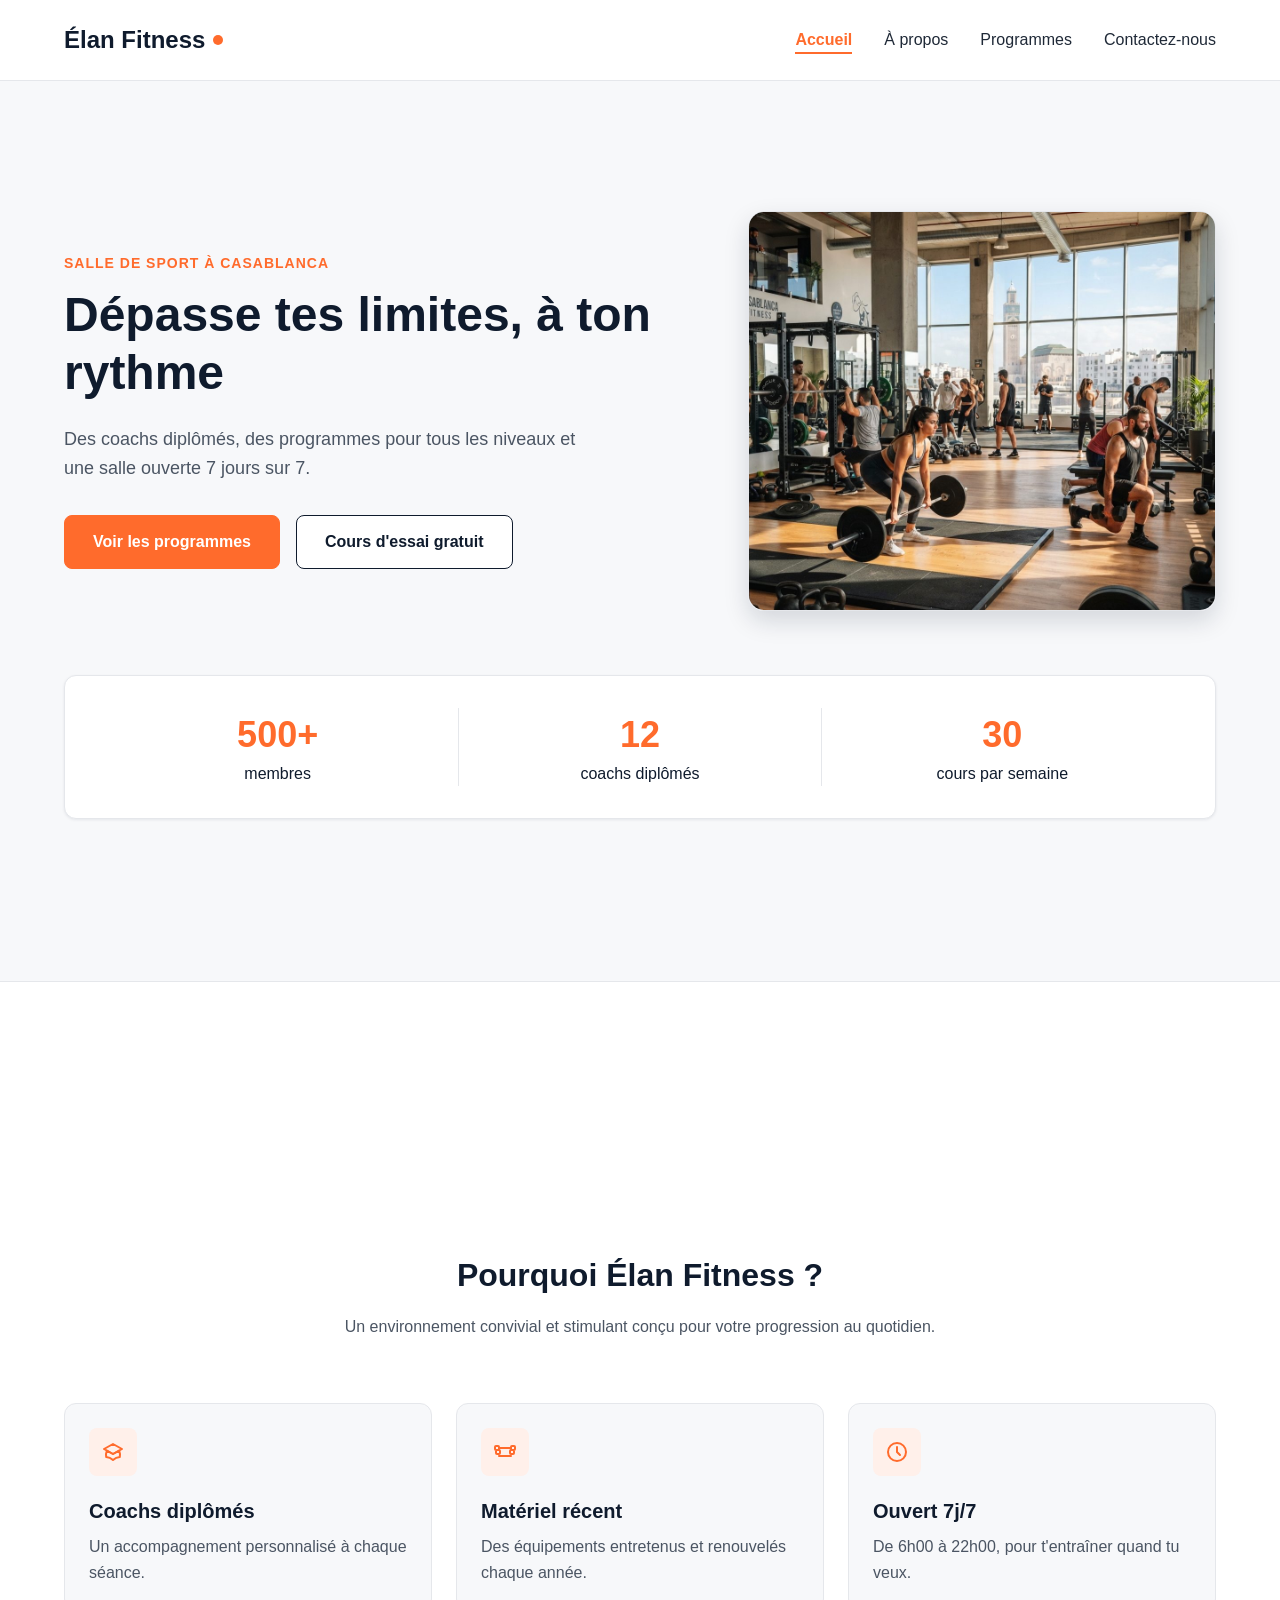
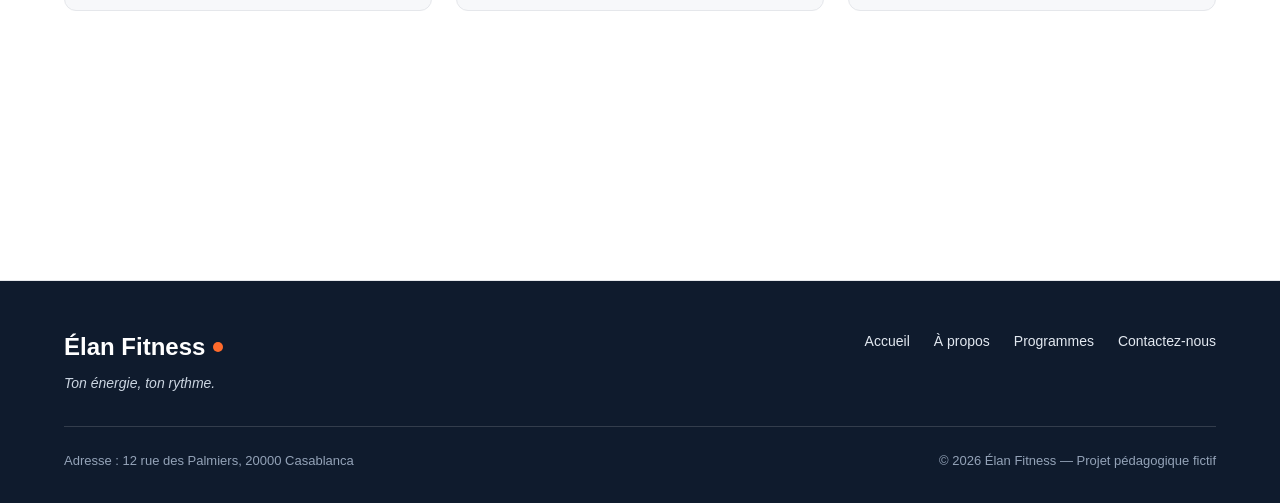
==== commit 6af8572d: "corrigez un invisible error" ====
--- a/index.html
+++ b/index.html
@@ -24,7 +24,7 @@
           <li><a href="index.html" class="lien-actif">Accueil</a></li>
           <li><a href="about.html">À propos</a></li>
           <li><a href="programmes.html">Programmes</a></li>
-          <li><a href="contact.html">Contact</a></li>
+          <li><a href="contact.html">Contactez-nous</a></li>
         </ul>
       </nav>
     </div>
@@ -115,7 +115,7 @@
             <li><a href="index.html">Accueil</a></li>
             <li><a href="about.html">À propos</a></li>
             <li><a href="programmes.html">Programmes</a></li>
-            <li><a href="contact.html">Contact</a></li>
+            <li><a href="contact.html">Contactez-nous</a></li>
           </ul>
         </nav>
       </div>
--- a/style.css
+++ b/style.css
@@ -0,0 +1,633 @@
+* {
+  box-sizing: border-box;
+  margin: 0;
+  padding: 0;
+}
+
+html {
+  scroll-behavior: smooth;
+}
+
+body {
+  font-family: 'Inter', Arial, sans-serif;
+  font-size: 16px;
+  line-height: 1.5;
+  color: #1F2937;
+  background-color: #F7F8FA;
+}
+
+h1, h2, h3, h4 {
+  font-family: 'Poppins', Arial, sans-serif;
+  color: #0F1B2D;
+}
+
+a {
+  color: inherit;
+  text-decoration: none;
+}
+
+ul {
+  list-style: none;
+}
+
+img {
+  display: block;
+  max-width: 100%;
+}
+
+a:focus-visible,
+button:focus-visible {
+  outline: 3px solid #FF6B2C;
+  outline-offset: 2px;
+}
+
+.conteneur {
+  width: 100%;
+  max-width: 1200px;
+  margin: 0 auto;
+  padding: 0 24px;
+}
+
+.section {
+  padding: 96px 0;
+}
+
+.section-blanche {
+  background-color: #FFFFFF;
+  border-top: 1px solid #E5E7EB;
+  border-bottom: 1px solid #E5E7EB;
+}
+
+.section-titre {
+  max-width: 640px;
+  margin: 0 auto 64px;
+  text-align: center;
+}
+
+.section-titre h2 {
+  font-size: 32px;
+  margin-bottom: 16px;
+}
+
+.section-titre h3 {
+  font-size: 26px;
+  margin-bottom: 12px;
+}
+
+.section-titre p {
+  color: #4B5563;
+}
+
+.sur-titre {
+  font-size: 14px;
+  font-weight: 600;
+  color: #FF6B2C;
+  text-transform: uppercase;
+  letter-spacing: 1px;
+  margin-bottom: 12px;
+}
+
+.bouton {
+  display: inline-block;
+  padding: 14px 28px;
+  border-radius: 8px;
+  font-size: 16px;
+  font-weight: 600;
+  text-align: center;
+  cursor: pointer;
+}
+
+.bouton-principal {
+  background-color: #FF6B2C;
+  border: 1px solid #FF6B2C;
+  color: #FFFFFF;
+}
+
+.bouton-principal:hover {
+  background-color: #F05817;
+}
+
+.bouton-secondaire {
+  background-color: #FFFFFF;
+  border: 1px solid #0F1B2D;
+  color: #0F1B2D;
+}
+
+.bouton-secondaire:hover {
+  background-color: #F3F4F6;
+}
+
+.cartes {
+  display: flex;
+  gap: 24px;
+}
+
+.carte {
+  flex: 1;
+  background-color: #FFFFFF;
+  border: 1px solid #E5E7EB;
+  border-radius: 12px;
+  box-shadow: 0 1px 3px rgba(15, 27, 45, 0.08);
+}
+
+.icone {
+  width: 48px;
+  height: 48px;
+  background-color: #FFF0EA;
+  border-radius: 8px;
+  display: flex;
+  align-items: center;
+  justify-content: center;
+}
+
+.icone img {
+  width: 24px;
+  height: 24px;
+}
+
+.icone-petite {
+  width: 32px;
+  height: 32px;
+  border-radius: 50%;
+}
+
+.icone-petite img {
+  width: 16px;
+  height: 16px;
+}
+
+.en-tete {
+  position: sticky;
+  top: 0;
+  z-index: 10;
+  background-color: #FFFFFF;
+  border-bottom: 1px solid #E5E7EB;
+}
+
+.en-tete-contenu {
+  height: 80px;
+  display: flex;
+  align-items: center;
+  justify-content: space-between;
+}
+
+.logo {
+  display: flex;
+  align-items: center;
+  font-family: 'Poppins', Arial, sans-serif;
+  font-size: 24px;
+  font-weight: 700;
+  color: #0F1B2D;
+}
+
+.logo::after {
+  content: "";
+  width: 10px;
+  height: 10px;
+  margin-left: 8px;
+  background-color: #FF6B2C;
+  border-radius: 50%;
+}
+
+.menu {
+  display: flex;
+  gap: 32px;
+}
+
+.menu a {
+  font-weight: 500;
+  padding-bottom: 4px;
+  border-bottom: 2px solid transparent;
+}
+
+.menu a:hover {
+  color: #FF6B2C;
+}
+
+.menu .lien-actif {
+  color: #FF6B2C;
+  font-weight: 600;
+  border-bottom-color: #FF6B2C;
+}
+
+.hero {
+  padding: 64px 0 96px;
+}
+
+.hero-contenu {
+  display: flex;
+  align-items: center;
+  gap: 32px;
+}
+
+.hero-texte {
+  flex: 7;
+}
+
+.hero-texte h1 {
+  font-size: 48px;
+  font-weight: 800;
+  line-height: 1.2;
+  margin-bottom: 24px;
+}
+
+.hero-description {
+  max-width: 520px;
+  font-size: 18px;
+  line-height: 1.6;
+  color: #4B5563;
+  margin-bottom: 32px;
+}
+
+.boutons {
+  display: flex;
+  flex-wrap: wrap;
+  gap: 16px;
+}
+
+.hero-image {
+  flex: 5;
+  min-width: 0;
+  height: 400px;
+  object-fit: cover;
+  border-radius: 16px;
+  border: 1px solid #E5E7EB;
+  box-shadow: 0 10px 25px rgba(15, 27, 45, 0.15);
+}
+
+.chiffres {
+  display: flex;
+  margin-top: 64px;
+  padding: 32px;
+  background-color: #FFFFFF;
+  border: 1px solid #E5E7EB;
+  border-radius: 12px;
+  box-shadow: 0 1px 3px rgba(15, 27, 45, 0.08);
+}
+
+.chiffre {
+  flex: 1;
+  text-align: center;
+  font-weight: 500;
+  color: #0F1B2D;
+}
+
+.chiffre + .chiffre {
+  border-left: 1px solid #E5E7EB;
+}
+
+.chiffre-nombre {
+  font-family: 'Poppins', Arial, sans-serif;
+  font-size: 36px;
+  font-weight: 800;
+  color: #FF6B2C;
+}
+
+.carte-avantage {
+  padding: 24px;
+  background-color: #F7F8FA;
+  box-shadow: none;
+}
+
+.carte-avantage .icone {
+  margin-bottom: 20px;
+}
+
+.carte-avantage h3 {
+  font-size: 20px;
+  margin-bottom: 8px;
+}
+
+.carte-avantage p {
+  color: #4B5563;
+  line-height: 1.6;
+}
+
+.apropos-contenu {
+  display: flex;
+  align-items: center;
+  gap: 64px;
+}
+
+.apropos-texte {
+  flex: 7;
+}
+
+.apropos-texte h2 {
+  font-size: 36px;
+  line-height: 1.2;
+  margin-bottom: 20px;
+}
+
+.apropos-texte p {
+  color: #4B5563;
+  line-height: 1.7;
+  margin-bottom: 16px;
+}
+
+.valeurs {
+  display: flex;
+  gap: 16px;
+  margin-top: 32px;
+}
+
+.valeur {
+  flex: 1;
+  display: flex;
+  align-items: center;
+  gap: 12px;
+  padding: 12px 16px;
+  background-color: #FFFFFF;
+  border: 1px solid #E5E7EB;
+  border-radius: 12px;
+  font-family: 'Poppins', Arial, sans-serif;
+  font-size: 14px;
+  font-weight: 600;
+  color: #0F1B2D;
+}
+
+.apropos-image {
+  flex: 5;
+  min-width: 0;
+  height: 360px;
+  object-fit: cover;
+  border-radius: 16px;
+  box-shadow: 0 10px 25px rgba(15, 27, 45, 0.15);
+}
+
+.carte-programme {
+  display: flex;
+  flex-direction: column;
+  overflow: hidden;
+}
+
+.carte-programme > img {
+  width: 100%;
+  height: 200px;
+  object-fit: cover;
+}
+
+.programme-corps {
+  flex: 1;
+  display: flex;
+  flex-direction: column;
+  padding: 20px;
+}
+
+.programme-corps h3 {
+  font-size: 20px;
+  margin-bottom: 8px;
+}
+
+.programme-corps p {
+  font-size: 15px;
+  color: #4B5563;
+}
+
+.etiquette {
+  align-self: flex-start;
+  padding: 4px 10px;
+  margin-bottom: 12px;
+  border-radius: 6px;
+  font-size: 12px;
+  font-weight: 600;
+}
+
+.etiquette-orange {
+  background-color: #FFEDE5;
+  color: #C2410C;
+}
+
+.etiquette-bleue {
+  background-color: #DBEAFE;
+  color: #1D4ED8;
+}
+
+.etiquette-verte {
+  background-color: #D1FAE5;
+  color: #047857;
+}
+
+.programme-corps .duree {
+  display: flex;
+  align-items: center;
+  gap: 8px;
+  margin-top: auto;
+  padding-top: 16px;
+  border-top: 1px solid #E5E7EB;
+  font-size: 13px;
+  font-weight: 600;
+  color: #0F1B2D;
+}
+
+.programme-corps h3 + p {
+  margin-bottom: 16px;
+}
+
+.duree img {
+  width: 16px;
+  height: 16px;
+}
+
+.formules {
+  margin-top: 96px;
+}
+
+.formule {
+  position: relative;
+  display: flex;
+  flex-direction: column;
+  padding: 28px;
+}
+
+.formule h4 {
+  font-size: 20px;
+}
+
+.prix {
+  margin: 8px 0 16px;
+  font-family: 'Poppins', Arial, sans-serif;
+  font-size: 30px;
+  font-weight: 800;
+  color: #FF6B2C;
+}
+
+.prix span {
+  font-family: 'Inter', Arial, sans-serif;
+  font-size: 16px;
+  font-weight: 500;
+  color: #4B5563;
+}
+
+.prix-note {
+  margin: -8px 0 16px;
+  font-size: 13px;
+  color: #4B5563;
+}
+
+.formule-liste {
+  flex: 1;
+  margin-bottom: 24px;
+}
+
+.formule-liste li {
+  padding-left: 28px;
+  margin-bottom: 12px;
+  font-size: 15px;
+  background-image: url('img/icone-check.svg');
+  background-repeat: no-repeat;
+  background-position: left center;
+  background-size: 16px;
+}
+
+.formule .bouton {
+  display: block;
+}
+
+.formule-populaire {
+  border: 2px solid #FF6B2C;
+  box-shadow: 0 10px 25px rgba(255, 107, 44, 0.2);
+}
+
+.badge-populaire {
+  position: absolute;
+  top: -14px;
+  left: 50%;
+  transform: translateX(-50%);
+  padding: 4px 14px;
+  background-color: #FF6B2C;
+  border-radius: 999px;
+  font-size: 12px;
+  font-weight: 700;
+  text-transform: uppercase;
+  color: #FFFFFF;
+}
+
+.pied-de-page {
+  padding: 48px 0 32px;
+  background-color: #0F1B2D;
+  color: #FFFFFF;
+}
+
+.pied-haut {
+  display: flex;
+  justify-content: space-between;
+  align-items: flex-start;
+  padding-bottom: 32px;
+  border-bottom: 1px solid rgba(255, 255, 255, 0.15);
+}
+
+.logo-clair {
+  color: #FFFFFF;
+}
+
+.slogan {
+  margin-top: 8px;
+  font-size: 14px;
+  font-style: italic;
+  color: #CBD5E1;
+}
+
+.menu-pied {
+  gap: 24px;
+}
+
+.menu-pied a {
+  font-size: 14px;
+  font-weight: 400;
+  color: #E2E8F0;
+}
+
+.pied-bas {
+  display: flex;
+  justify-content: space-between;
+  margin-top: 24px;
+  font-size: 13px;
+  color: #94A3B8;
+}
+ section {
+   width: 100%;
+   height: 100vh;
+   display: flex;
+   justify-content: center;
+   gap: 20px;
+   align-items: center;
+
+ }
+
+ img {
+   height: 67%;
+   width: 50%;
+ }
+
+ .form {
+   width: 40%;
+   background-color: #FF6B2C;
+   height: auto;
+
+ }
+
+ .form>h1 {
+   margin-top: 30px;
+ }
+
+ .form>h1,
+ .form>p {
+   text-align: center;
+ }
+
+ .form>p {
+   font-size: 20px;
+ }
+
+ form {
+   width: 100%;
+   height: auto;
+   margin-left: 3%;
+   display: flex;
+   flex-direction: column;
+   gap: 10px;
+ }
+
+ input {
+   width: 94%;
+   font-size: 25px;
+ }
+
+ button {
+   margin-top: 10px;
+ }
+
+ textarea {
+   width: 94%;
+   height: 100px;
+ }
+
+ button {
+   color: white;
+   padding: 5px;
+   width: 94%;
+   font-size: 25px;
+   background-color: rgb(123, 137, 215);
+   border: solid 1px white;
+   border-radius: 10px;
+   margin-bottom: 5px;
+ }
+
+ button:hover {
+   background-color: blue;
+   cursor: pointer;
+ }
+
+ @media (max-width: 500px) {
+   section {
+     width: 100%;
+     height: auto;
+     display: flex;
+     flex-direction: column;
+     /* justify-content: center; */
+     gap: 20px;
+     align-items: center;
+
+   }
+ }
